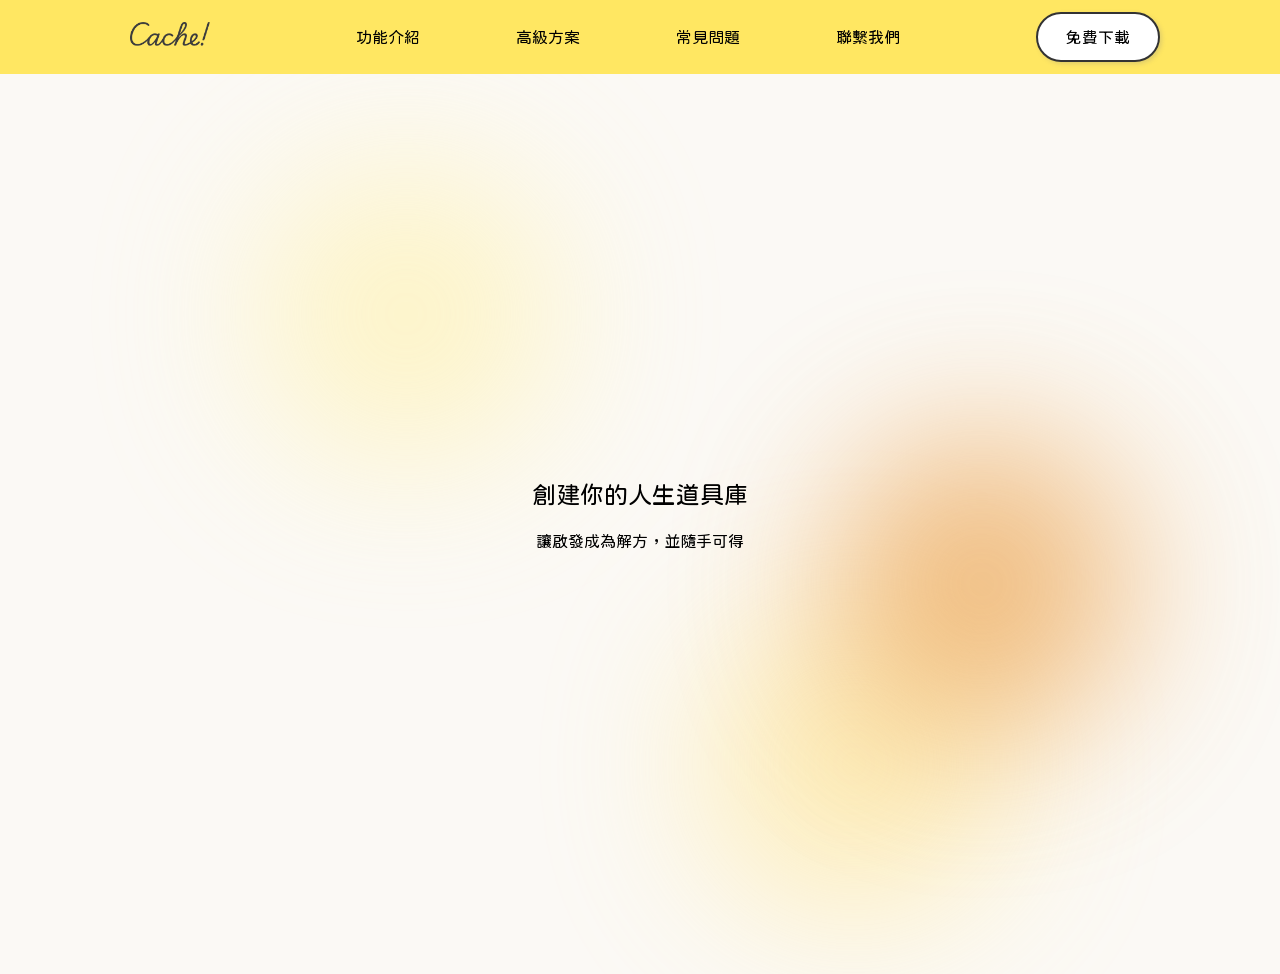
==== cacheweb.html @ 4cc8191a "初始化資料庫+Header&Hero製作" ====
<!DOCTYPE html>
<html lang="zh-hant-TW">
<head>
  <meta charset="UTF-8">
  <meta name="viewport" content="width=device-width, initial-scale=1.0">
  <title>Cache!｜創建你的人生道具庫</title>
  <link
    rel="stylesheet"
    href="https://cdnjs.cloudflare.com/ajax/libs/font-awesome/6.7.0/css/all.min.css"
    />
    <link rel="stylesheet" href="style/cacheweb.css" />

    <link rel="icon" href="images/favicon.ico" />
</head>
<body>
  <!-- Header  -->
  <header class="header">
    <div class="logo"><a href="cacheweb.html"><img src="images/Logo.png" alt="Cache Logo-回首頁"></a></div>
    <div class="menu-icon"><i class="fa-solid fa-bars"></i></div>
    <nav class="navbar">
      <ul>
        <li><a href="">功能介紹</a></li>
        <li><a href="">高級方案</a></li>
        <li><a href="">常見問題</a></li>
        <li><a href="">聯繫我們</a></li>
      </ul>
    </nav>
    <div class="download-btn">免費下載</div>
  </header>
  <!-- Hero -->
  <section class="hero">
    <div class="hero-content">
      <div class="hero-text">
    <h1>創建你的人生道具庫</h1>
    <p>讓啟發成為解方，並隨手可得</p>
    </div>
    <!-- <img src="./images/Home.png" alt=""> -->
    </div>
    <div class="halo halo-1"></div>
    <div class="halo halo-2"></div>
    <div class="halo halo-3"></div>
  </section>
</body>
</html>
---- style/cacheweb.css ----
/* Reset */
*, *::before, *::after {
  box-sizing: border-box;
}

button {
  border: none;
  background: none;
}

ul, ol {
  list-style: none;
}

img {
  max-width: 100%; 
  display: block;  
}

h1 {
  font-weight: normal; 
  margin: 0; 
}

/* Global Styles */
@font-face {
  font-family: 'jf-openhuninn';
  src: url(../fonts/jf-openhuninn-2.1.ttf) format('truetype');
  font-weight: normal;
  font-style: normal;
  font-display: swap;
}

body {
  background-color: rgb(255, 255, 255);
  margin: 0px;
  font-size: 16px;
  font-family: "jf-openhuninn";
}

/* Header */
.header {
  background-color: #FFE762;
  display: flex;
  justify-content: space-between;
  padding: 12px 120px;
}

.logo {
  width: 100px;
  height: 50px;
  padding: 10px;
}

.navbar ul {
  margin: 0;
  padding: 0;
  display: flex;
}

.navbar ul > li {
  width: 160px;
  height: 50px;
}

.navbar ul > li > a {
  width: 100%;
  height: 100%;
  display: flex;
  align-items: center;
  justify-content: center;
  text-decoration: none;
  font-size: 16px;
  color: #000000;
}

.download-btn{
  display: flex;
  justify-content: center;
  align-items: center;
  padding: 12px 28px;
  border: solid 2px #333333;
  border-radius: 36px;
  background-color: rgb(255, 255, 255);
  box-shadow: 2px 2px 4px 0 rgba(130, 130, 130, 0.25);
  font-size: 16px;
}
.menu-icon {
  display: none;

}

/* Hero */
.hero{
  position: relative;
  height: 100vh;
  overflow: hidden;
  display: flex;
  justify-content: center;
  align-items: center;
  background: #FBF9F5;
}

.hero-content{
  text-align: center;
  z-index: 10;
  display: flex;
  flex-direction: column;
  gap: 40px;
}

.hero-content img{
  /* width: 800px; */
  height: auto;
  margin: auto;
}

.hero-text{
  display: flex;
  flex-direction: column;
  gap: 10px;
}


.halo{
  position: absolute;
  width: 300px;
  height: 300px;
  border-radius: 50%;
  filter: blur(80px);
  opacity: 0.6;
  transition: all 5s cubic-bezier(0.25, 1, 0.5, 1)
}

.halo-1 { background: #FFF1A8; top: 10%; left: 20%; }
.halo-2 { background: #FFE58F; top: 60%; left: 55%; }
.halo-3 { background: #E99432; top: 40%; left: 65%; }


.hero-content:hover~ .halo {
margin: 0;
top: 50%;
left: 50%;
transform: translate(-50%, -50%) scale(0.7);
opacity: 0.8;
}
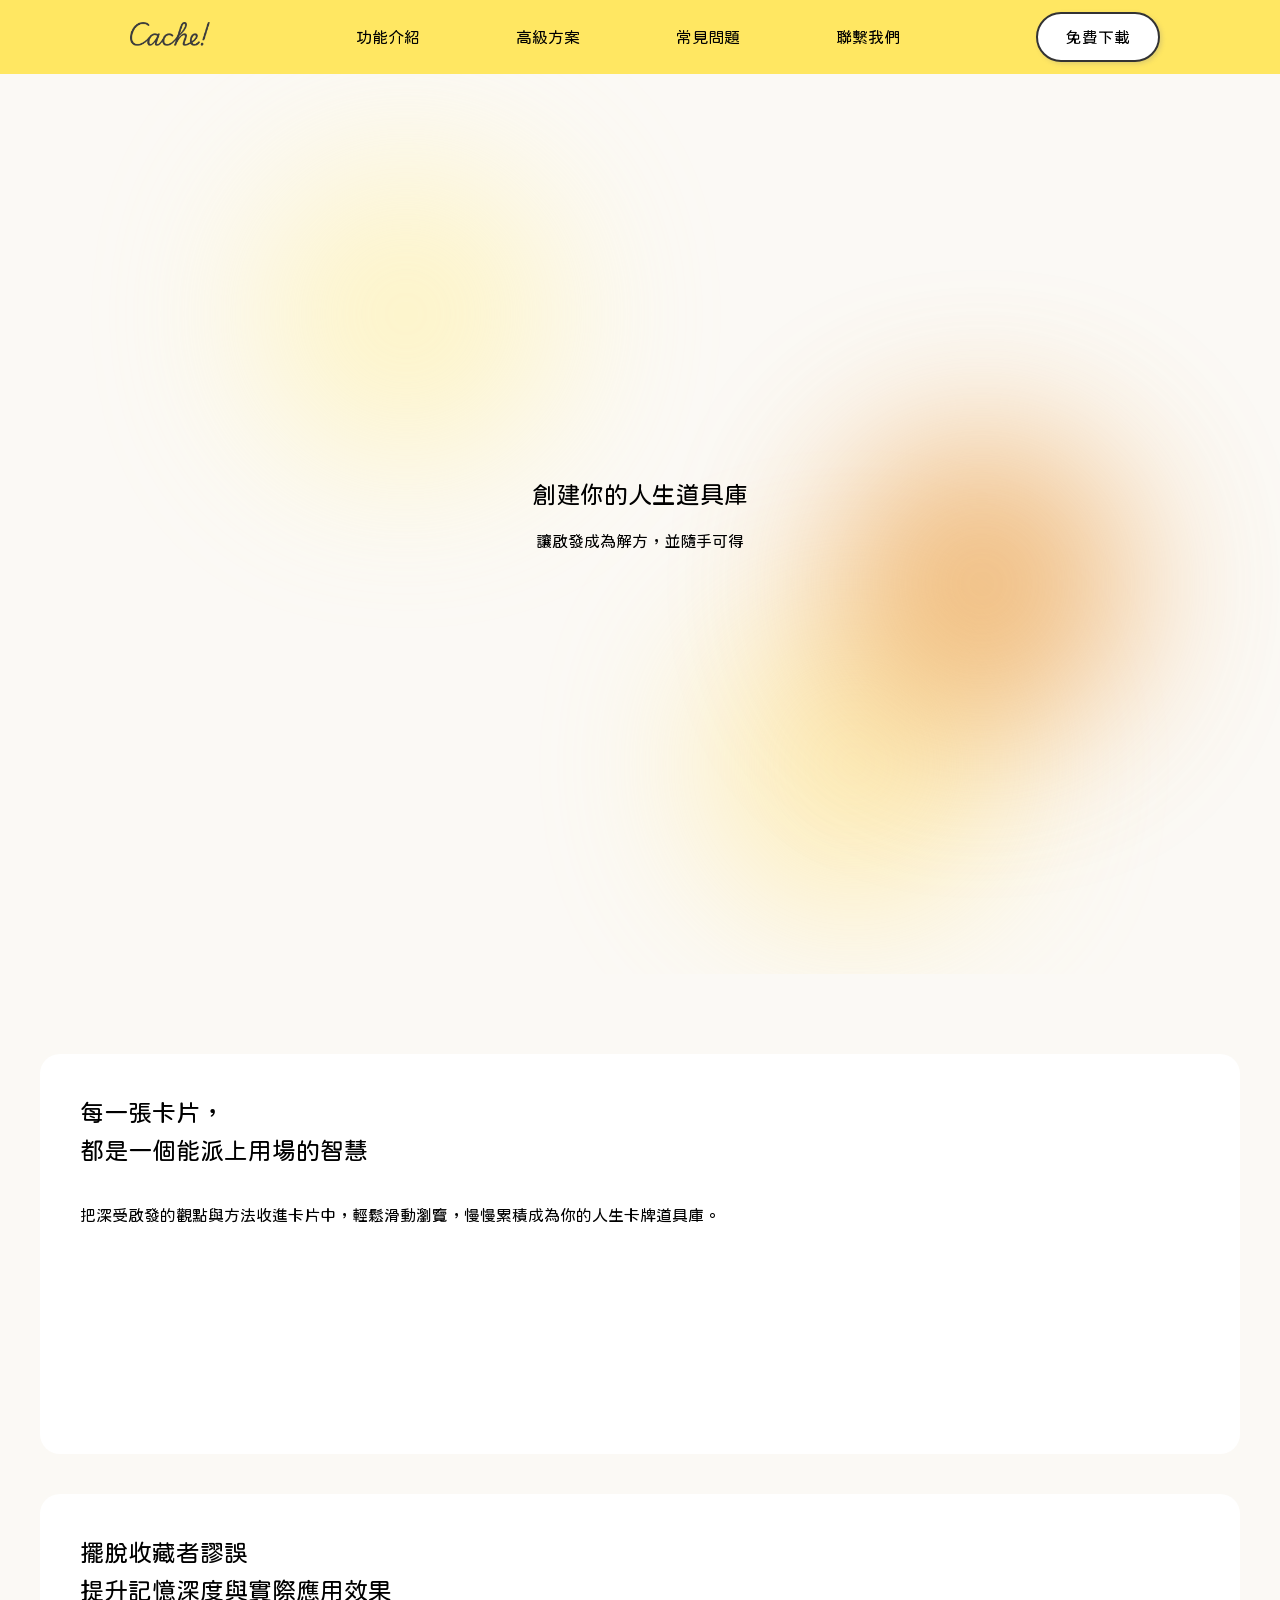
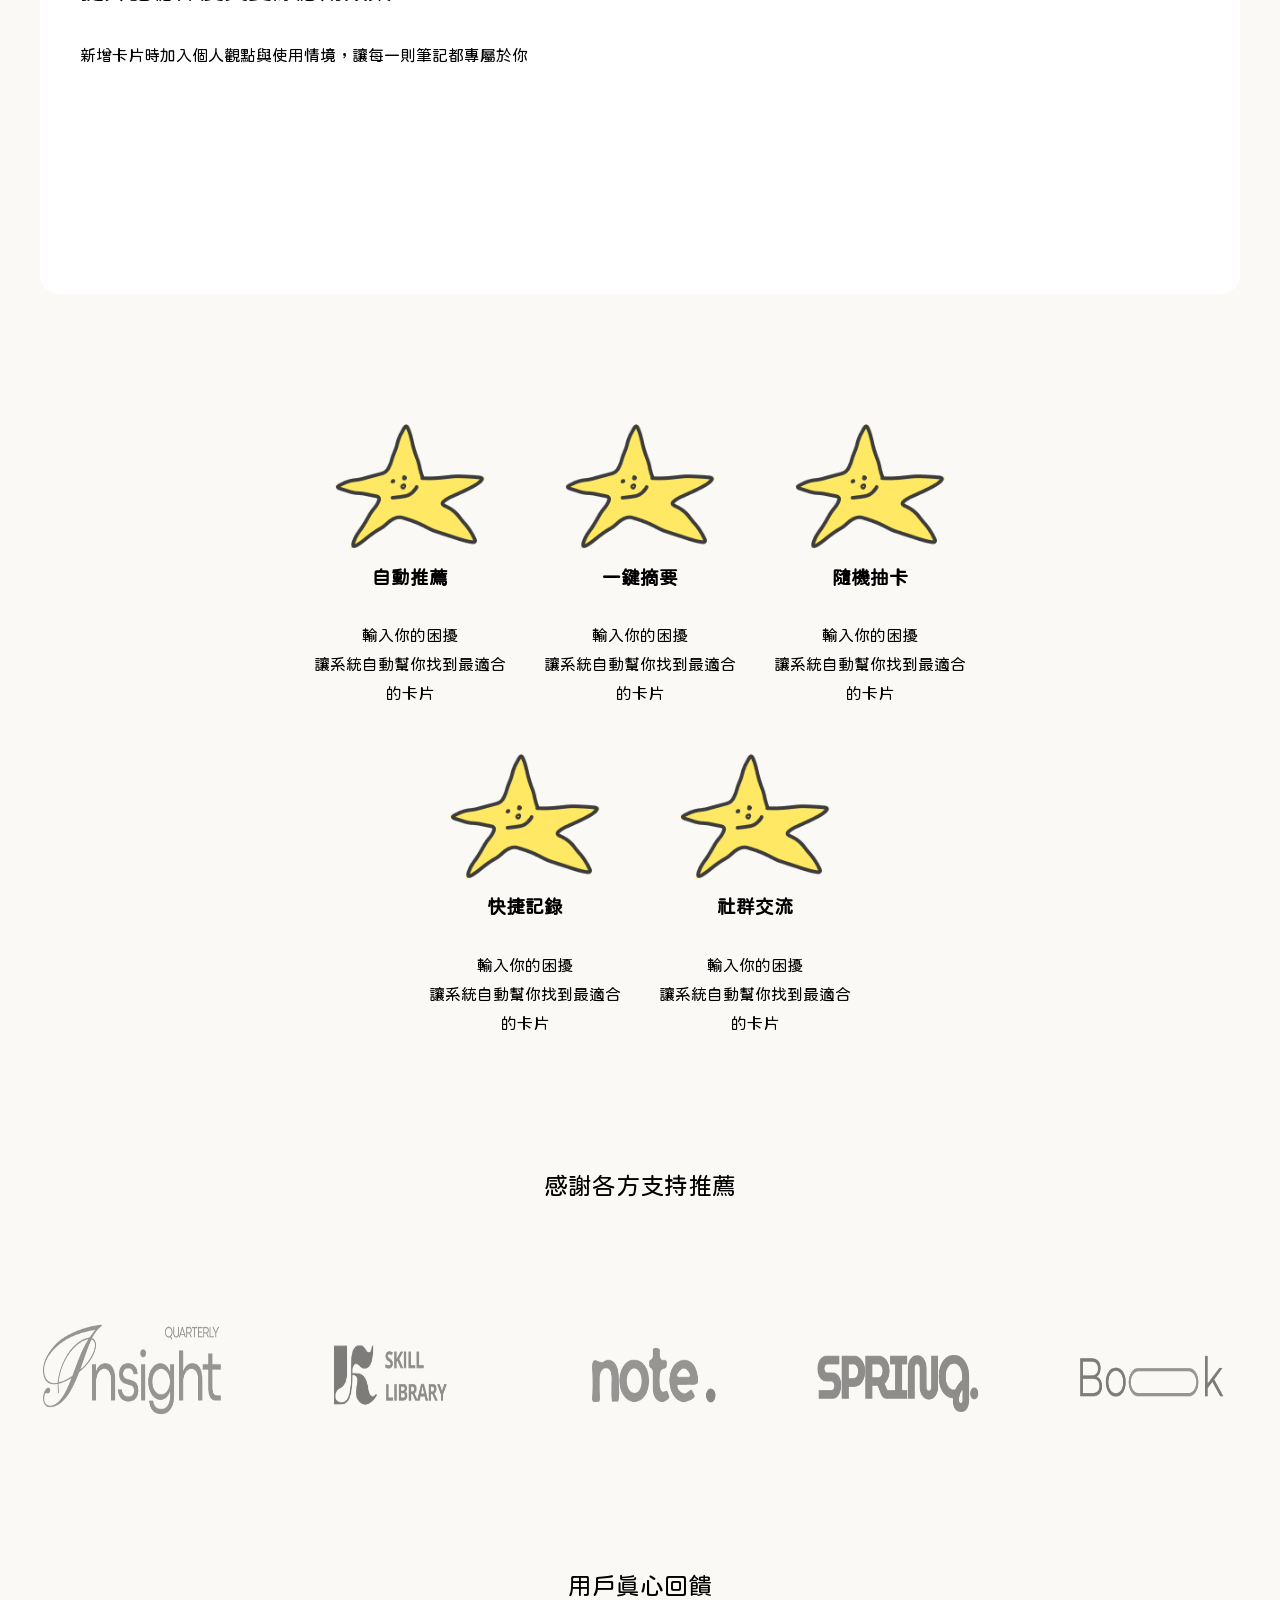
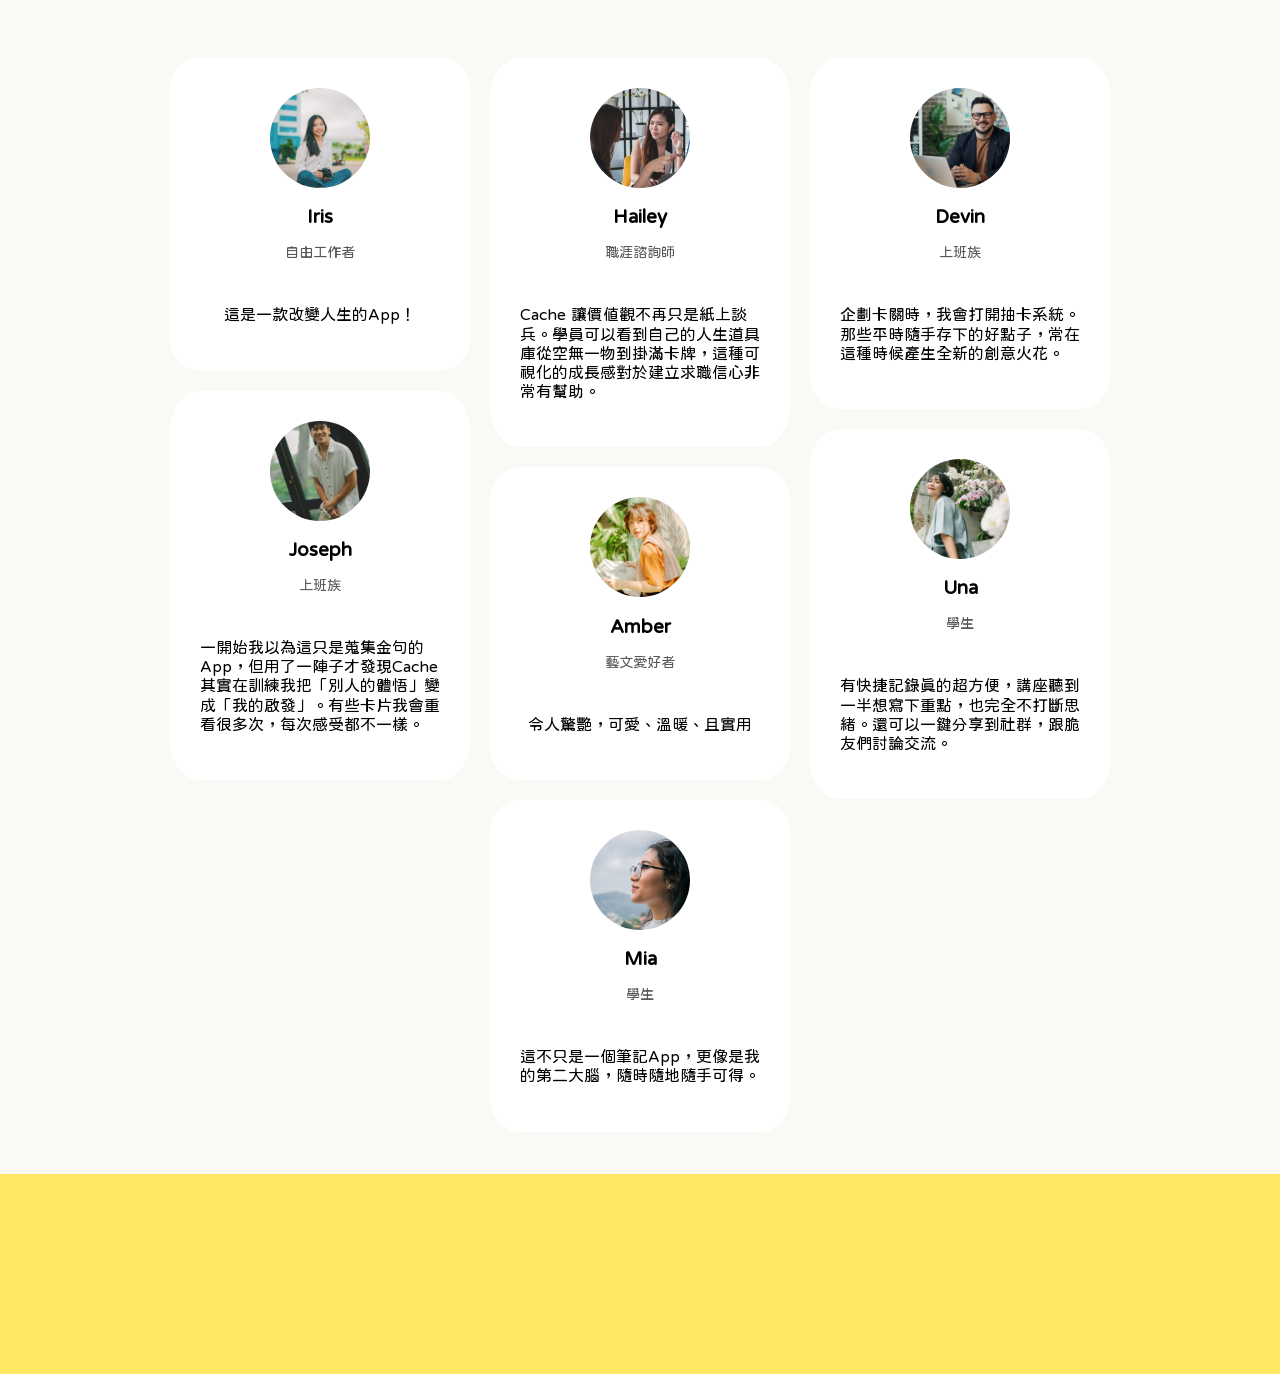
==== commit 371e3d4d: "完成初步切版" ====
--- a/cacheweb.html
+++ b/cacheweb.html
@@ -1,44 +1,205 @@
-<!DOCTYPE html>
+<!doctype html>
 <html lang="zh-hant-TW">
-<head>
-  <meta charset="UTF-8">
-  <meta name="viewport" content="width=device-width, initial-scale=1.0">
-  <title>Cache!｜創建你的人生道具庫</title>
-  <link
-    rel="stylesheet"
-    href="https://cdnjs.cloudflare.com/ajax/libs/font-awesome/6.7.0/css/all.min.css"
+  <head>
+    <meta charset="UTF-8" />
+    <meta name="viewport" content="width=device-width, initial-scale=1.0" />
+    <title>Cache!｜創建你的人生道具庫</title>
+    <link
+      rel="stylesheet"
+      href="https://cdnjs.cloudflare.com/ajax/libs/font-awesome/6.7.0/css/all.min.css"
     />
     <link rel="stylesheet" href="style/cacheweb.css" />
 
     <link rel="icon" href="images/favicon.ico" />
-</head>
-<body>
-  <!-- Header  -->
-  <header class="header">
-    <div class="logo"><a href="cacheweb.html"><img src="images/Logo.png" alt="Cache Logo-回首頁"></a></div>
-    <div class="menu-icon"><i class="fa-solid fa-bars"></i></div>
-    <nav class="navbar">
-      <ul>
-        <li><a href="">功能介紹</a></li>
-        <li><a href="">高級方案</a></li>
-        <li><a href="">常見問題</a></li>
-        <li><a href="">聯繫我們</a></li>
-      </ul>
-    </nav>
-    <div class="download-btn">免費下載</div>
-  </header>
-  <!-- Hero -->
-  <section class="hero">
-    <div class="hero-content">
-      <div class="hero-text">
-    <h1>創建你的人生道具庫</h1>
-    <p>讓啟發成為解方，並隨手可得</p>
-    </div>
-    <!-- <img src="./images/Home.png" alt=""> -->
-    </div>
-    <div class="halo halo-1"></div>
-    <div class="halo halo-2"></div>
-    <div class="halo halo-3"></div>
-  </section>
-</body>
-</html>+  </head>
+  <body>
+    <!-- Header  -->
+    <header class="header">
+      <div class="logo">
+        <a href="cacheweb.html"
+          ><img src="images/Logo.png" alt="Cache Logo-回首頁"
+        /></a>
+      </div>
+      <div class="menu-icon"><i class="fa-solid fa-bars"></i></div>
+      <nav class="navbar">
+        <ul>
+          <li><a href="">功能介紹</a></li>
+          <li><a href="">高級方案</a></li>
+          <li><a href="">常見問題</a></li>
+          <li><a href="">聯繫我們</a></li>
+        </ul>
+      </nav>
+      <div class="download-btn">免費下載</div>
+    </header>
+    <!-- Hero -->
+    <section class="hero">
+      <div class="hero-content">
+        <div class="hero-text">
+          <h1>創建你的人生道具庫</h1>
+          <p>讓啟發成為解方，並隨手可得</p>
+        </div>
+        <!-- <img src="./images/Home.png" alt=""> -->
+      </div>
+      <div class="halo halo-1"></div>
+      <div class="halo halo-2"></div>
+      <div class="halo halo-3"></div>
+    </section>
+    <!-- Function -->
+    <section class="function">
+      <div class="func-card">
+        <div class="func-text">
+          <h1>每一張卡片，<br />都是一個能派上用場的智慧</h1>
+          <p>
+            把深受啟發的觀點與方法收進卡片中，輕鬆滑動瀏覽，慢慢累積成為你的人生卡牌道具庫。
+          </p>
+        </div>
+      </div>
+      <div class="func-card">
+        <div class="func-text">
+          <h1>擺脫收藏者謬誤<br />提升記憶深度與實際應用效果</h1>
+          <p>新增卡片時加入個人觀點與使用情境，讓每一則筆記都專屬於你</p>
+        </div>
+      </div>
+    </section>
+    <!-- Feature -->
+    <section class="feature">
+      <div class="feat-container">
+        <div class="feat-item">
+          <img src="./images/Star_yellow.png" alt="" />
+          <h3>自動推薦</h3>
+          <p>輸入你的困擾<br />讓系統自動幫你找到最適合的卡片</p>
+        </div>
+        <div class="feat-item">
+          <img src="./images/Star_yellow.png" alt="" />
+          <h3>一鍵摘要</h3>
+          <p>輸入你的困擾<br />讓系統自動幫你找到最適合的卡片</p>
+        </div>
+        <div class="feat-item">
+          <img src="./images/Star_yellow.png" alt="" />
+          <h3>隨機抽卡</h3>
+          <p>輸入你的困擾<br />讓系統自動幫你找到最適合的卡片</p>
+        </div>
+        <div class="feat-item">
+          <img src="./images/Star_yellow.png" alt="" />
+          <h3>快捷記錄</h3>
+          <p>輸入你的困擾<br />讓系統自動幫你找到最適合的卡片</p>
+        </div>
+        <div class="feat-item">
+          <img src="./images/Star_yellow.png" alt="" />
+          <h3>社群交流</h3>
+          <p>輸入你的困擾<br />讓系統自動幫你找到最適合的卡片</p>
+        </div>
+      </div>
+    </section>
+    <!-- Recommend -->
+    <section class="recommend">
+      <h1>感謝各方支持推薦</h1>
+      <div class="logo-container">
+        <a href=""
+          ><img src="./images/partners-1.png" class="logo" alt="logo"
+        /></a>
+        <a href=""
+          ><img src="./images/partners-2.png" class="logo" alt="logo"
+        /></a>
+        <a href=""
+          ><img src="./images/partners-3.png" class="logo" alt="logo"
+        /></a>
+        <a href=""
+          ><img src="./images/partners-4.png" class="logo" alt="logo"
+        /></a>
+        <a href=""
+          ><img src="./images/partners-5.png" class="logo" alt="logo"
+        /></a>
+      </div>
+    </section>
+    <!-- Feedbacks -->
+    <section class="feedbacks">
+      <h1>用戶真心回饋</h1>
+      <div class="feedback-container">
+        <div class="feedback-row">
+          <div class="feedback-card">
+            <div class="card-info">
+              <img class="user-photo" src="./images/user1.jpg" alt="" />
+              <p class="Customers-Name">Iris</p>
+            <p class="Customers-Jobs">自由工作者</p>
+            </div>
+            <div class="card-body">
+              <p>這是一款改變人生的App！</p>
+            </div>
+          </div>
+          <div class="feedback-card">
+            <div class="card-info">
+              <img class="user-photo" src="./images/user2.jpg" alt="" />
+              <p class="Customers-Name">Joseph</p>
+            <p class="Customers-Jobs">上班族</p>
+            </div>
+            <div class="card-body">
+              <p>
+                一開始我以為這只是蒐集金句的
+                App，但用了一陣子才發現Cache其實在訓練我把「別人的體悟」變成「我的啟發」。有些卡片我會重看很多次，每次感受都不一樣。
+              </p>
+            </div>
+          </div>
+        </div>
+        <div class="feedback-row">
+          <div class="feedback-card">
+            <div class="card-info">
+              <img class="user-photo" src="./images/user3.jpg" alt="" />
+              <p class="Customers-Name">Hailey</p>
+            <p class="Customers-Jobs">職涯諮詢師</p>
+            </div>
+            <div class="card-body">
+              <p>Cache 讓價值觀不再只是紙上談兵。學員可以看到自己的人生道具庫從空無一物到掛滿卡牌，這種可視化的成長感對於建立求職信心非常有幫助。</p>
+            </div>
+          </div>
+          <div class="feedback-card">
+            <div class="card-info">
+              <img class="user-photo" src="./images/user4.jpg" alt="" />
+              <p class="Customers-Name">Amber</p>
+            <p class="Customers-Jobs">藝文愛好者</p>
+            </div>
+            <div class="card-body">
+              <p>令人驚艷，可愛、溫暖、且實用</p>
+            </div>
+          </div>
+          <div class="feedback-card">
+            <div class="card-info">
+              <img class="user-photo" src="./images/user5.jpg" alt="" />
+              <p class="Customers-Name">Mia</p>
+            <p class="Customers-Jobs">學生</p>
+            </div>
+            <div class="card-body">
+              <p>這不只是一個筆記App，更像是我的第二大腦，隨時隨地隨手可得。</p>
+            </div>
+          </div>
+        </div>
+        <div class="feedback-row">
+          <div class="feedback-card">
+            <div class="card-info">
+              <img class="user-photo" src="./images/user6.jpg" alt="" />
+              <p class="Customers-Name">Devin</p>
+            <p class="Customers-Jobs">上班族</p>
+            </div>
+            <div class="card-body">
+              <p>企劃卡關時，我會打開抽卡系統。那些平時隨手存下的好點子，常在這種時候產生全新的創意火花。</p>
+            </div>
+          </div>
+          <div class="feedback-card">
+            <div class="card-info">
+              <img class="user-photo" src="./images/user7.jpg" alt="" />
+              <p class="Customers-Name">Una</p>
+            <p class="Customers-Jobs">學生</p>
+            </div>
+            <div class="card-body">
+              <p>有快捷記錄真的超方便，講座聽到一半想寫下重點，也完全不打斷思緒。還可以一鍵分享到社群，跟脆友們討論交流。</p>
+            </div>
+          </div>
+        </div>
+      </div>
+    </section>
+    <!-- CTA -->
+    <section class="cta"></section>
+    <!-- Footer -->
+    <footer class="footer"></footer>
+  </body>
+</html>
--- a/style/cacheweb.css
+++ b/style/cacheweb.css
@@ -18,7 +18,7 @@
   display: block;  
 }
 
-h1 {
+h1, h2 {
   font-weight: normal; 
   margin: 0; 
 }
@@ -144,4 +144,151 @@
 left: 50%;
 transform: translate(-50%, -50%) scale(0.7);
 opacity: 0.8;
+}
+
+/* Function */
+.function{
+  height: 1000px;
+  background: #FBF9F5;
+  display: flex;
+  flex-direction: column;
+  justify-content: center;
+  align-items: center;
+  gap: 40px;
+}
+.func-card{
+  max-width: 1200px;
+  width: 100%;
+  height: 400px;
+  background-color: #ffffff;
+  border-radius: 20px;
+  padding:40px 40px;
+}
+
+.func-text{
+  display: flex;
+  flex-direction: column;
+  gap: 20px;
+}
+
+.func-text h1{
+  line-height: 160%;
+}
+
+/* Feature */
+.feature{
+  height: 800px;
+  background: #FBF9F5;
+}
+
+.feat-container{
+  width: 60%;
+  display: flex;
+  justify-content: center;
+  flex-wrap:wrap;
+  gap: 30px;
+  padding: 50px;
+  margin: auto;
+  
+}
+.feat-item{
+  width: 30%;
+  display: flex;
+  flex-direction:column;
+  justify-content: center;
+  align-items: center;
+  text-align: center;
+}
+
+.feat-item p{
+  line-height: 180%;
+}
+
+.feat-item img{
+  width: 100%;
+  max-width: 150px;
+}
+
+/* Recommend */
+.recommend{
+  height: 400px;
+  background: #FBF9F5;
+  text-align: center;
+}
+
+.logo-container{
+  display: flex;
+  justify-content: space-around;
+  align-items: center;
+  flex-wrap: nowrap;
+}
+
+.logo-container img{
+  height: 360px;
+  width: auto;
+  flex-shrink: 0;
+  opacity: 0.5;
+  transition: 0.3s;
+}
+
+.logo-container img:hover{
+  opacity: 1;
+}
+
+/* Feebacks */
+.feedbacks{
+  height: 1200px;
+  background: #FBF9F5;
+  text-align: center;
+}
+.feedback-container{
+  display: flex;
+  gap: 20px;
+  justify-content: center;
+  padding: 60px ;
+}
+.feedback-row{
+  display: flex;
+  flex-direction: column;
+  gap: 20px;
+}
+.feedback-card {
+  width: 300px;
+  background-color: rgb(255, 255, 255);
+  display: flex;
+  flex-direction: column;
+  align-items: center;
+  justify-content: center;
+  border-radius: 10%;
+  padding: 30px;
+  gap: 20px;
+}
+.user-photo {
+  width: 100px;
+  height: 100px;
+  border-radius: 50%;
+  object-fit: cover;
+}
+.Customers-Name {
+  font-weight: bold;
+  font-size: 1.2rem;
+  text-align: center;
+}
+
+.Customers-Jobs {
+  color: #585858;
+  font-size: 0.9rem;
+  margin-bottom: 10px;
+  text-align: center;
+}
+.card-body p{
+  line-height: 120%;
+  text-align: start;
+}
+
+/* Footer */
+.footer{
+  width: 100%;
+  height: 200px;
+  background-color: #FFE762;
 }
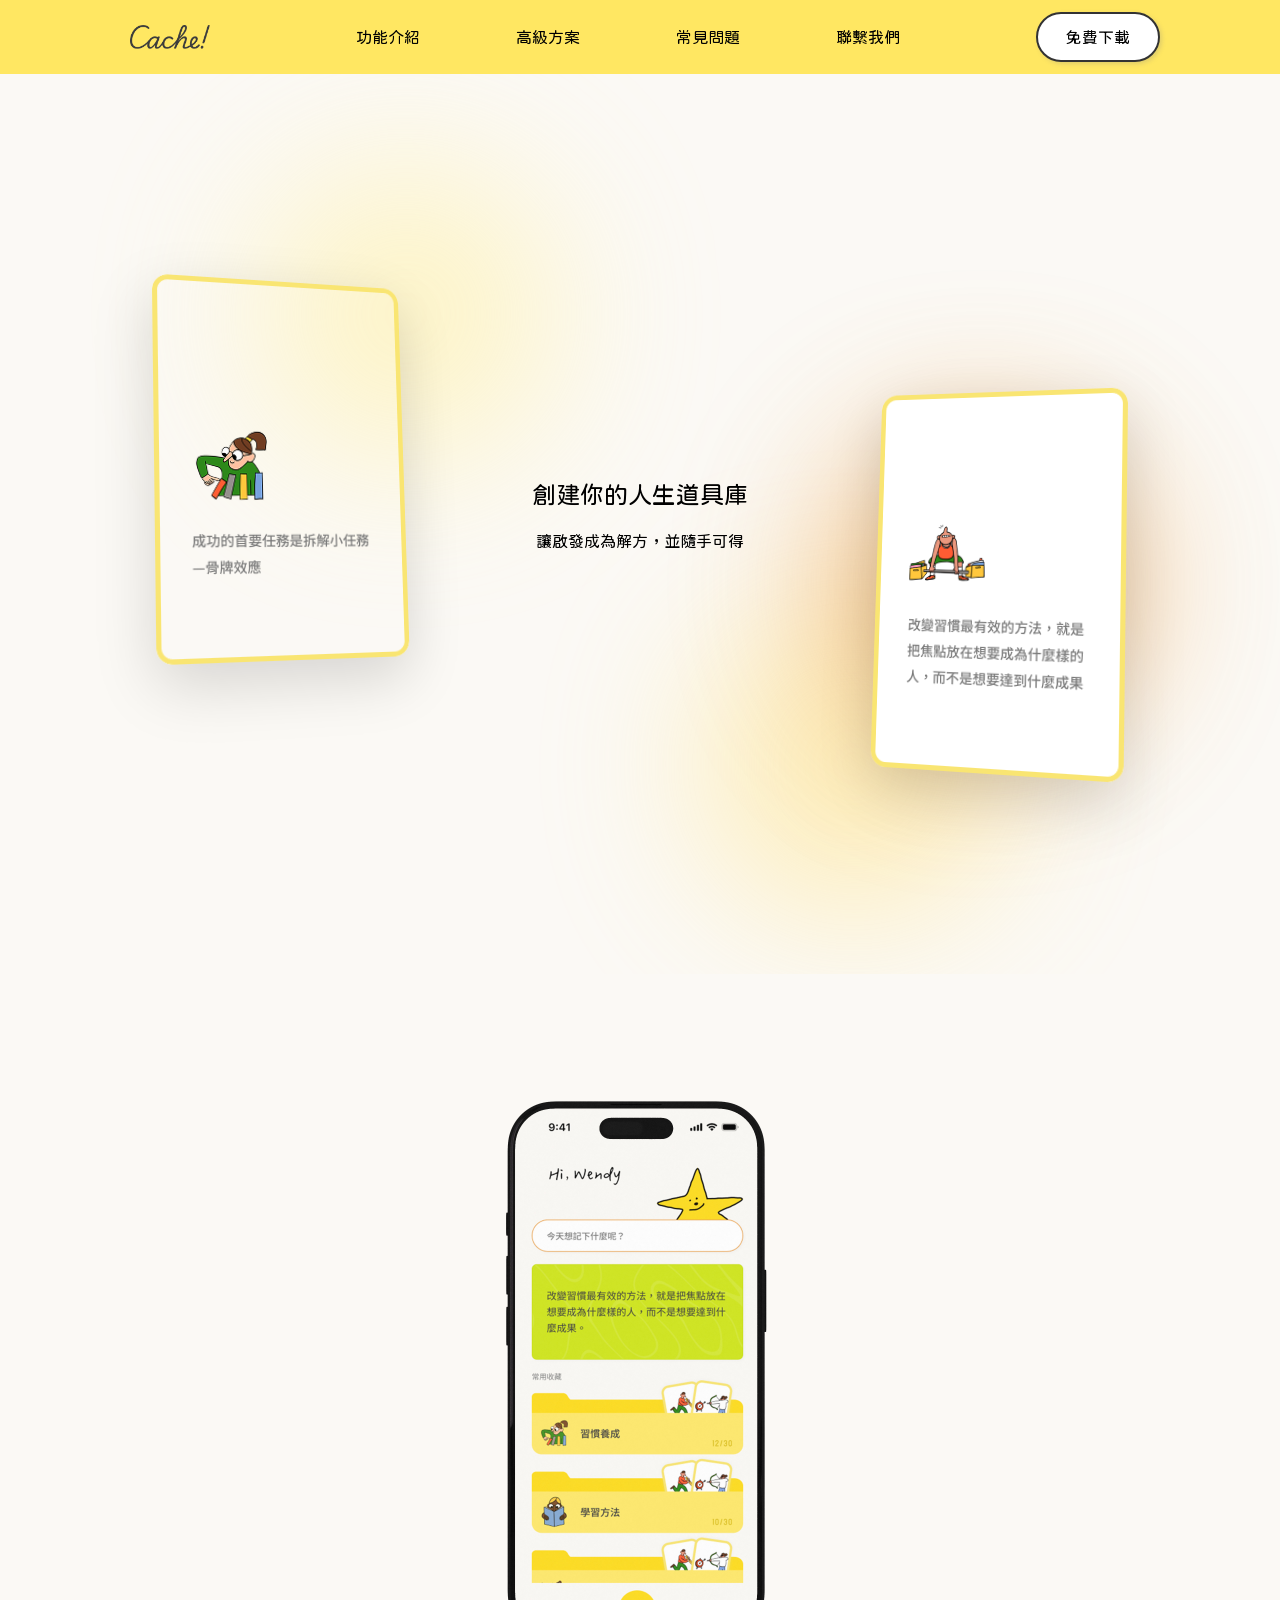
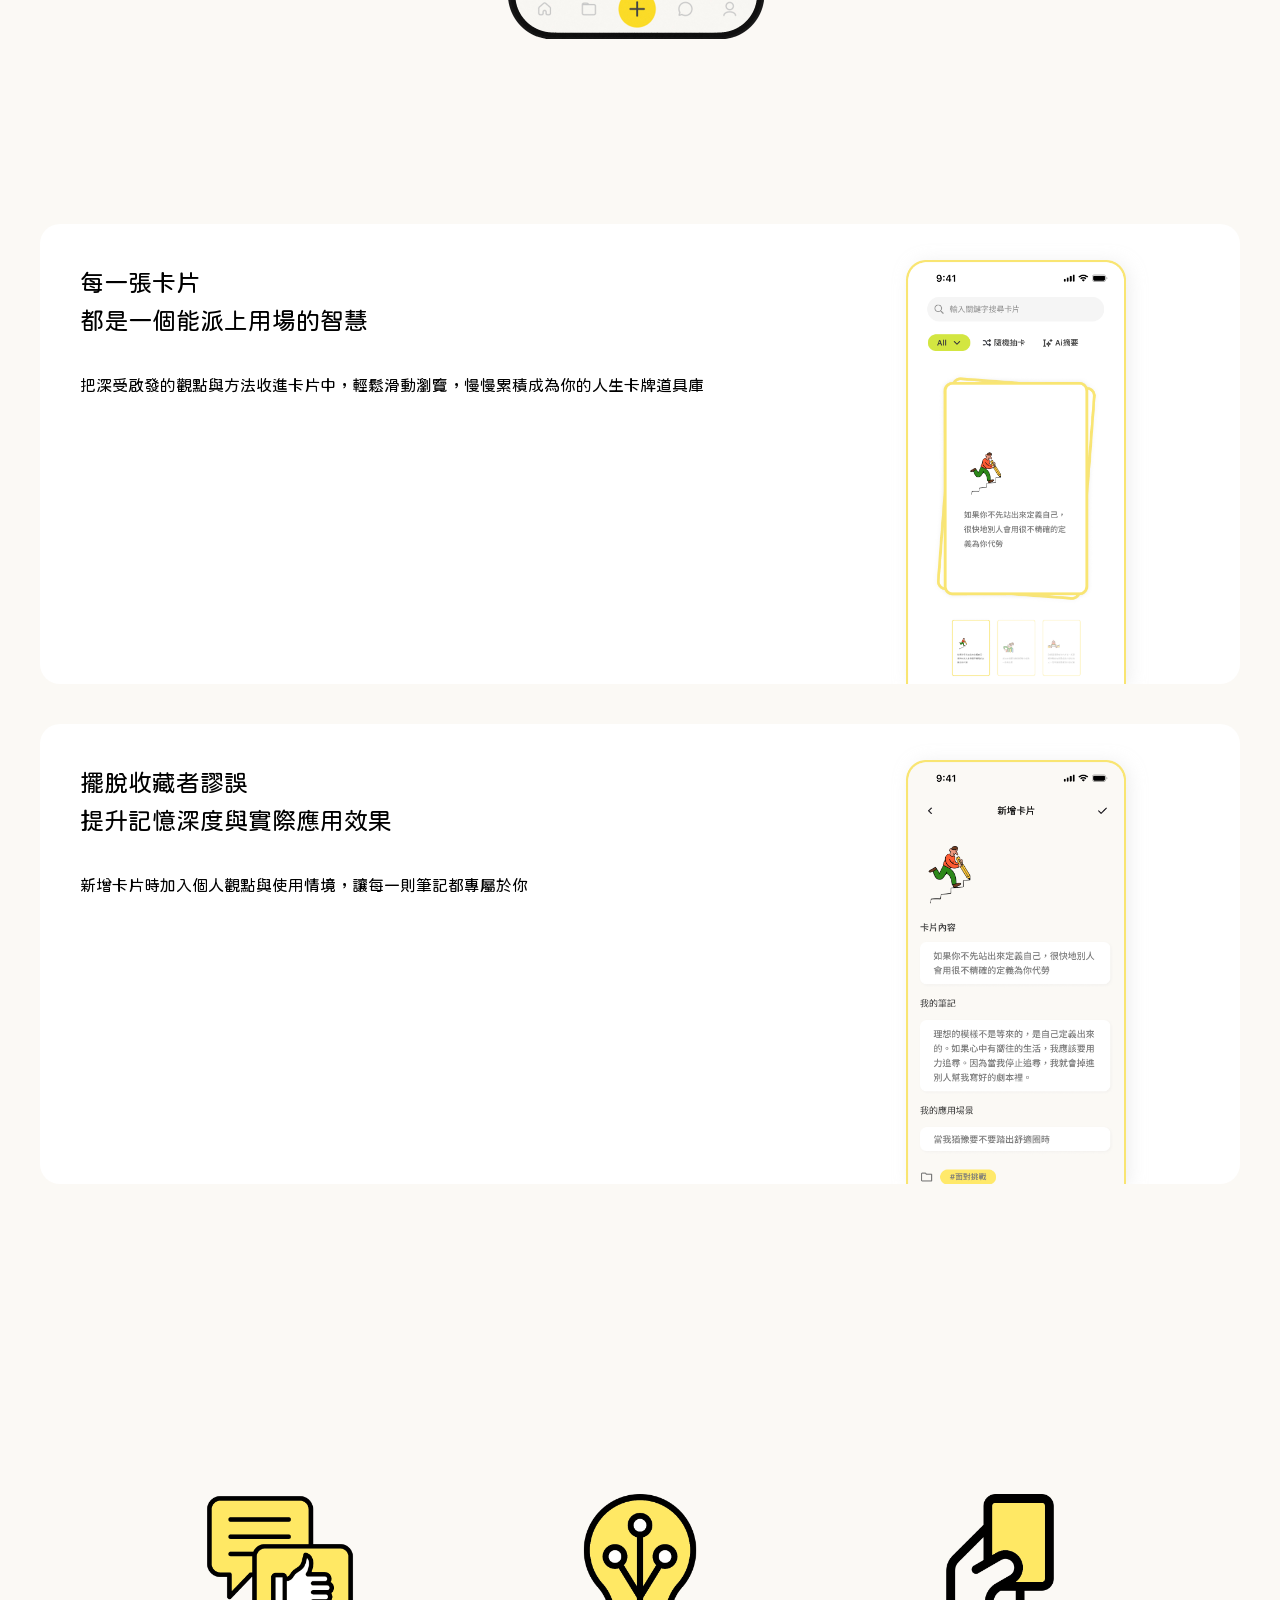
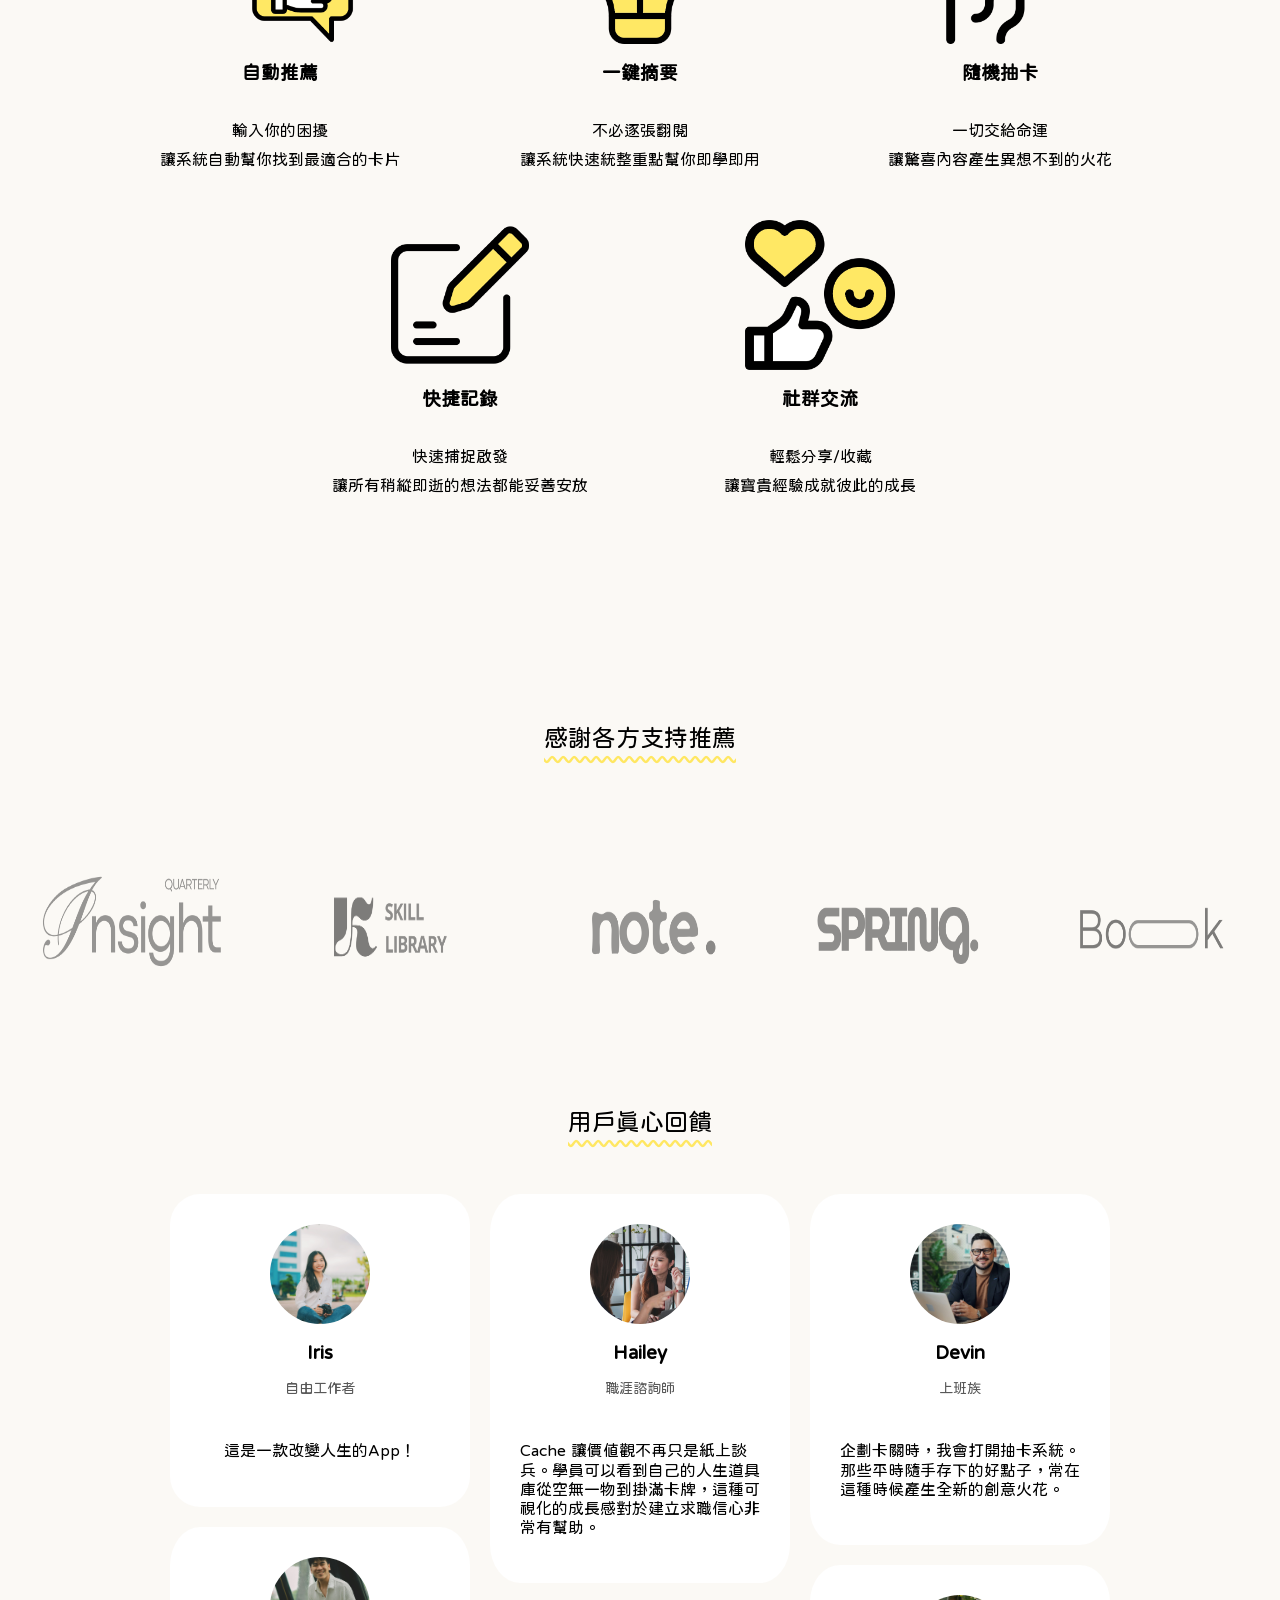
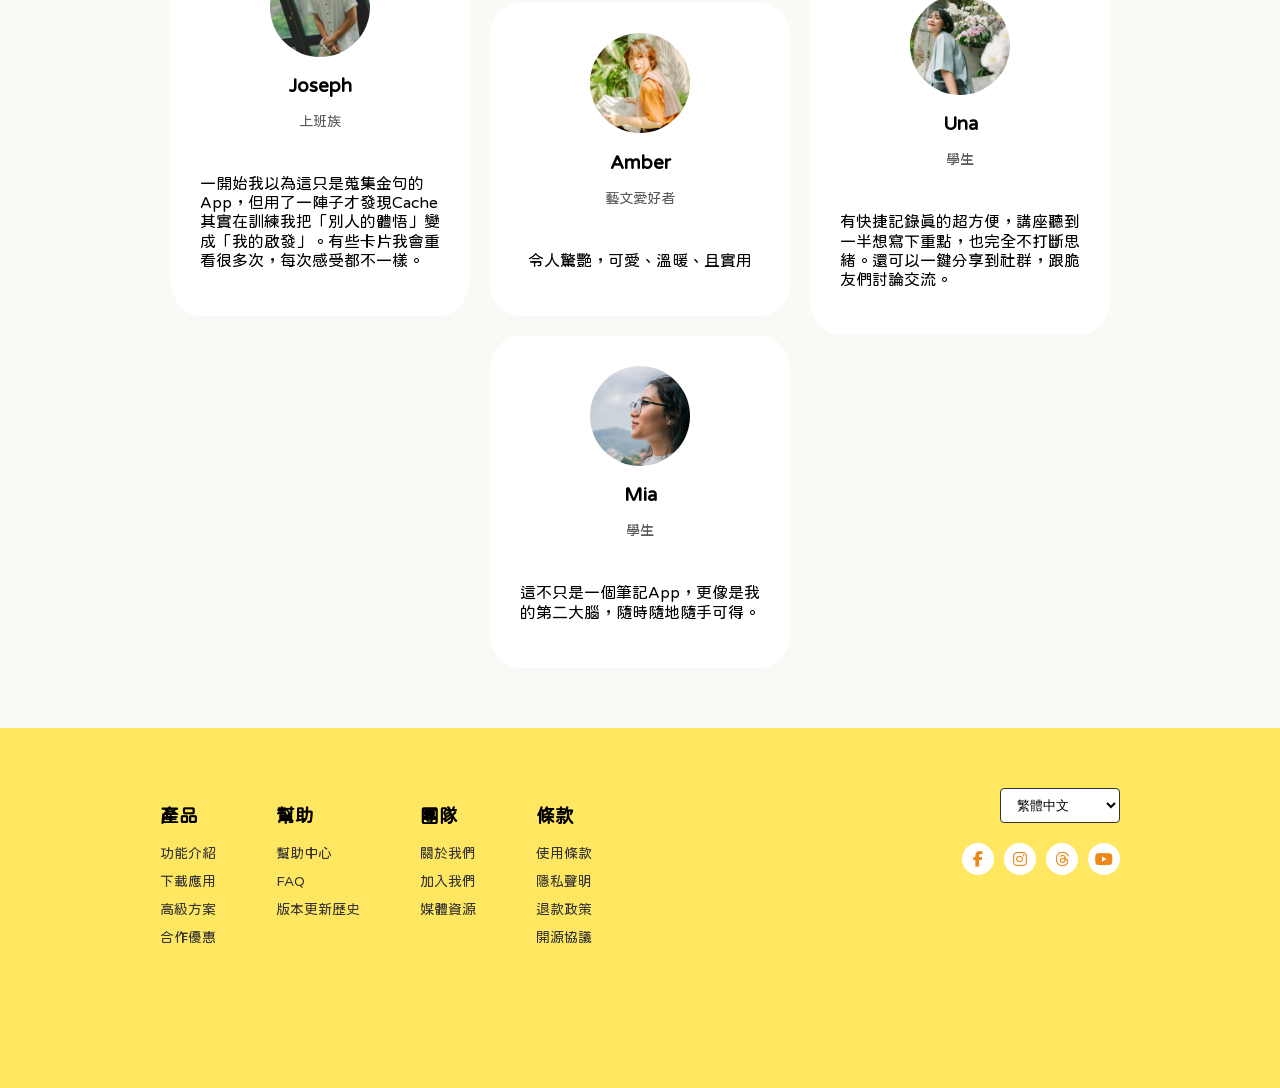
==== commit e3d94ec4: "完成立體卡片效果、圖示&Footer更新、手機版初步調整" ====
--- a/cacheweb.html
+++ b/cacheweb.html
@@ -38,20 +38,40 @@
           <h1>創建你的人生道具庫</h1>
           <p>讓啟發成為解方，並隨手可得</p>
         </div>
-        <!-- <img src="./images/Home.png" alt=""> -->
       </div>
       <div class="halo halo-1"></div>
       <div class="halo halo-2"></div>
       <div class="halo halo-3"></div>
+      <div class="cards-container">
+      <div class="card-3d left">
+        <div class="card-inner">
+            <img src="./images/left-card.png" alt="左側卡片" class="card-image">
+        </div>
+      </div>
+      <div class="card-3d right">
+        <div class="card-inner">
+            <img src="./images/right-card.png" alt="右側卡片" class="card-image">
+        </div>
+      </div>
+</div>
+    </section>
+    <!-- Mockup -->
+    <section class="Mockup">
+        <div class="hero-img">
+        <img src="./images/Mockup_02.png" alt="">
+        </div>
     </section>
     <!-- Function -->
     <section class="function">
       <div class="func-card">
         <div class="func-text">
-          <h1>每一張卡片，<br />都是一個能派上用場的智慧</h1>
+          <h1>每一張卡片<br />都是一個能派上用場的智慧</h1>
           <p>
-            把深受啟發的觀點與方法收進卡片中，輕鬆滑動瀏覽，慢慢累積成為你的人生卡牌道具庫。
+            把深受啟發的觀點與方法收進卡片中，輕鬆滑動瀏覽，慢慢累積成為你的人生卡牌道具庫
           </p>
+        </div>
+        <div class="func-img">
+          <img src="./images/func-img01.png" alt="Mockup-File">
         </div>
       </div>
       <div class="func-card">
@@ -59,35 +79,38 @@
           <h1>擺脫收藏者謬誤<br />提升記憶深度與實際應用效果</h1>
           <p>新增卡片時加入個人觀點與使用情境，讓每一則筆記都專屬於你</p>
         </div>
+        <div class="func-img">
+          <img src="./images/func-img02.png" alt="Mockup-File">
+        </div>
       </div>
     </section>
     <!-- Feature -->
     <section class="feature">
       <div class="feat-container">
         <div class="feat-item">
-          <img src="./images/Star_yellow.png" alt="" />
+          <img src="./images/feature01.png" alt="" />
           <h3>自動推薦</h3>
           <p>輸入你的困擾<br />讓系統自動幫你找到最適合的卡片</p>
         </div>
         <div class="feat-item">
-          <img src="./images/Star_yellow.png" alt="" />
+          <img src="./images/feature02.png" alt="" />
           <h3>一鍵摘要</h3>
-          <p>輸入你的困擾<br />讓系統自動幫你找到最適合的卡片</p>
-        </div>
-        <div class="feat-item">
-          <img src="./images/Star_yellow.png" alt="" />
+          <p>不必逐張翻閱<br />讓系統快速統整重點幫你即學即用</p>
+        </div>
+        <div class="feat-item">
+          <img src="./images/feature03.png" alt="" />
           <h3>隨機抽卡</h3>
-          <p>輸入你的困擾<br />讓系統自動幫你找到最適合的卡片</p>
-        </div>
-        <div class="feat-item">
-          <img src="./images/Star_yellow.png" alt="" />
+          <p>一切交給命運<br />讓驚喜內容產生異想不到的火花</p>
+        </div>
+        <div class="feat-item">
+          <img src="./images/feature04.png" alt="" />
           <h3>快捷記錄</h3>
-          <p>輸入你的困擾<br />讓系統自動幫你找到最適合的卡片</p>
-        </div>
-        <div class="feat-item">
-          <img src="./images/Star_yellow.png" alt="" />
+          <p>快速捕捉啟發<br />讓所有稍縱即逝的想法都能妥善安放</p>
+        </div>
+        <div class="feat-item">
+          <img src="./images/feature05.png" alt="" />
           <h3>社群交流</h3>
-          <p>輸入你的困擾<br />讓系統自動幫你找到最適合的卡片</p>
+          <p>輕鬆分享/收藏<br />讓寶貴經驗成就彼此的成長</p>
         </div>
       </div>
     </section>
@@ -200,6 +223,59 @@
     <!-- CTA -->
     <section class="cta"></section>
     <!-- Footer -->
-    <footer class="footer"></footer>
+    <footer class="footer">
+<div class="footer-container">
+        <div class="footer-links">
+            <div class="footer-column">
+                <h3>產品</h3>
+                <ul>
+                    <li><a href="#">功能介紹</a></li>
+                    <li><a href="#">下載應用</a></li>
+                    <li><a href="#">高級方案</a></li>
+                    <li><a href="#">合作優惠</a></li>
+                </ul>
+            </div>
+            <div class="footer-column">
+                <h3>幫助</h3>
+                <ul>
+                    <li><a href="#">幫助中心</a></li>
+                    <li><a href="#">FAQ</a></li>
+                    <li><a href="#">版本更新歷史</a></li>
+                </ul>
+            </div>
+            <div class="footer-column">
+                <h3>團隊</h3>
+                <ul>
+                    <li><a href="#">關於我們</a></li>
+                    <li><a href="#">加入我們</a></li>
+                    <li><a href="#">媒體資源</a></li>
+                </ul>
+            </div>
+            <div class="footer-column">
+                <h3>條款</h3>
+                <ul>
+                    <li><a href="#">使用條款</a></li>
+                    <li><a href="#">隱私聲明</a></li>
+                    <li><a href="#">退款政策</a></li>
+                    <li><a href="#">開源協議</a></li>
+                </ul>
+            </div>
+            </div>
+
+        <div class="footer-actions">
+            <select>
+            <option>繁體中文</option>
+            <option>English</option>
+            <option>日本語</option>
+            </select>
+            <div class="social-icons">
+                <a href="#" class="icon Facebook-icon"><i class="fa-brands fa-facebook-f"></i></a> 
+                <a href="#" class="icon Instagram-icon"><i class="fa-brands fa-instagram"></i></a> 
+                <a href="#" class="icon Threads-icon"><i class="fa-brands fa-threads"></i></a> 
+                <a href="#" class="icon YouTube-icon"><i class="fa-brands fa-youtube"></i></a>
+            </div>
+        </div>
+    </div>
+    </footer>
   </body>
 </html>
--- a/style/cacheweb.css
+++ b/style/cacheweb.css
@@ -51,6 +51,9 @@
   width: 100px;
   height: 50px;
   padding: 10px;
+  display: flex;
+  justify-content: center;
+  align-items: center;
 }
 
 .navbar ul {
@@ -130,7 +133,8 @@
   border-radius: 50%;
   filter: blur(80px);
   opacity: 0.6;
-  transition: all 5s cubic-bezier(0.25, 1, 0.5, 1)
+  transition: all 5s cubic-bezier(0.25, 1, 0.5, 1);
+  z-index: 1;
 }
 
 .halo-1 { background: #FFF1A8; top: 10%; left: 20%; }
@@ -146,29 +150,113 @@
 opacity: 0.8;
 }
 
+.cards-container{
+  position: absolute;
+  top: 0;
+  left: 0;
+  width: 100%;
+  height: 100%;
+  display: flex;
+  justify-content: space-between;
+  align-items: center;
+  padding: 0 12%;
+  pointer-events: none;
+  z-index: 5;
+}
+
+.card-3d {
+    pointer-events: all;
+    width: auto;
+    height: auto;
+    perspective: 1000px;
+    cursor: pointer;
+}
+
+.card-inner {
+    width: auto;
+    height: auto;
+    position: relative;
+    transform-style: preserve-3d;
+    transition: transform 0.6s cubic-bezier(0.4, 0, 0.2, 1);
+}
+
+
+.card-3d.right .card-inner {
+    transform: translateY(56px) rotateY(-15deg) rotateX(5deg);
+}
+
+.card-3d.left .card-inner {
+    transform: translateY(-56px) rotateY(15deg) rotateX(5deg);
+}
+
+.card-image {
+    width: auto;
+    height: auto;
+    max-width: 100%;
+    object-fit: contain;
+    display: block;
+    box-shadow: 0 20px 60px rgba(0, 0, 0, 0.15);
+    border-radius: 16px;
+}
+
+
+.card-3d.right:hover .card-inner {
+    transform: translateY(56px) rotateY(0deg) rotateX(0deg) translateZ(20px);
+}
+
+.card-3d.left:hover .card-inner {
+    transform: translateY(-56px) rotateY(0deg) rotateX(0deg) translateZ(20px);
+}
+/* Mockup */
+.Mockup{
+  background: #FBF9F5;
+}
+.hero-img{
+  width: 1000px;
+  margin: auto;
+}
 /* Function */
 .function{
-  height: 1000px;
+  padding: 100px 0;
   background: #FBF9F5;
   display: flex;
   flex-direction: column;
-  justify-content: center;
   align-items: center;
   gap: 40px;
 }
 .func-card{
   max-width: 1200px;
   width: 100%;
-  height: 400px;
+  height: 460px;
   background-color: #ffffff;
   border-radius: 20px;
-  padding:40px 40px;
-}
-
-.func-text{
+  padding:0;
+  display: flex;
+}
+
+.func-img{
+  height:100%;
+  display: flex;
+  justify-content: center;
+  align-items: flex-start;
+  padding-top: 36px;
+  overflow: hidden;
+  flex: 2
+}
+
+.func-img img {
+  max-width: 100%;
+  max-height: 100%;
+  object-fit: contain;
+  filter: drop-shadow( 4px 2px 8px rgba(224, 224, 224, 0.5));
+}
+
+.func-text {
   display: flex;
   flex-direction: column;
   gap: 20px;
+  padding: 40px;
+  flex: 3
 }
 
 .func-text h1{
@@ -177,12 +265,13 @@
 
 /* Feature */
 .feature{
-  height: 800px;
+  padding: 160px 0;
   background: #FBF9F5;
 }
 
 .feat-container{
-  width: 60%;
+  width: 95%;
+  max-width: 1200px;
   display: flex;
   justify-content: center;
   flex-wrap:wrap;
@@ -211,9 +300,13 @@
 
 /* Recommend */
 .recommend{
-  height: 400px;
   background: #FBF9F5;
   text-align: center;
+}
+
+.recommend h1{
+  text-decoration: underline wavy #FFE762;
+  text-underline-offset: 10px;
 }
 
 .logo-container{
@@ -237,10 +330,15 @@
 
 /* Feebacks */
 .feedbacks{
-  height: 1200px;
   background: #FBF9F5;
   text-align: center;
 }
+
+.feedbacks h1{
+  text-decoration: underline wavy #FFE762;
+  text-underline-offset: 10px;
+}
+
 .feedback-container{
   display: flex;
   gap: 20px;
@@ -289,6 +387,121 @@
 /* Footer */
 .footer{
   width: 100%;
-  height: 200px;
+  height: 360px;
   background-color: #FFE762;
+}
+
+.footer-column ul {
+    list-style: none;
+    padding: 0;
+    margin: 0;
+}
+
+.footer-column li {
+    margin-bottom: 12px;
+}
+
+.footer-column a {
+    text-decoration: none;
+    color: #333333;
+    font-size: 14px;
+}
+
+.footer-column a:hover { color: #6e6e6e; }
+
+.footer-container {
+    display: flex;
+    justify-content: space-between;
+    max-width: 1000px;
+    padding: 60px 20px;
+    margin: 0 auto;
+    gap: 60px;
+}
+
+.footer-links {
+    display: flex;
+    gap: 60px;
+}
+
+.footer-actions {
+    display: flex;
+    flex-direction: column;
+    align-items: flex-end;
+    justify-content: flex-start;
+    gap: 20px;
+}
+
+.footer-actions select{
+  padding: 8px 12px;
+  border-radius: 4px;
+  border: 1px solid #333333;
+  background-color: white;
+  width: 120px;
+}
+
+.social-icons {
+    display: flex;
+    gap: 10px;
+}
+
+.icon {
+    width: 32px;
+    height: 32px;
+    border-radius: 50%; 
+    background-color: #ffffff; 
+    display: flex;
+    justify-content:center ;
+    align-items: center;
+    text-decoration: none;
+    color: #eb8919;
+    transition: transform 0.2s;
+}
+
+.icon:hover {
+    transform: scale(1.1);
+}
+
+/* 手機版 */
+@media screen and (max-width: 500px)  {
+  /* Header 手機 */
+  .header {
+    padding: 20px;
+  }
+
+  .navbar {
+    display: none;
+  }
+
+  .menu-icon {
+    display: flex;
+    font-size: 24px;
+    cursor: pointer;
+    align-items: center;
+  }
+
+  .download-btn{
+  display: none;
+}
+
+.logo{
+  width: 60px;
+  padding: 0;
+}
+  /* Hero */
+  .hero{
+    padding:80px 20px
+  }
+  /* Features 手機 */
+  .feat-container {
+    padding: 20px;
+  }
+
+  .feat-item {
+    width: 100%;
+    margin-bottom: 40px;
+  }
+/* Mockup 暫時關閉 */
+  .Mockup{
+    display: none;
+  }
 }
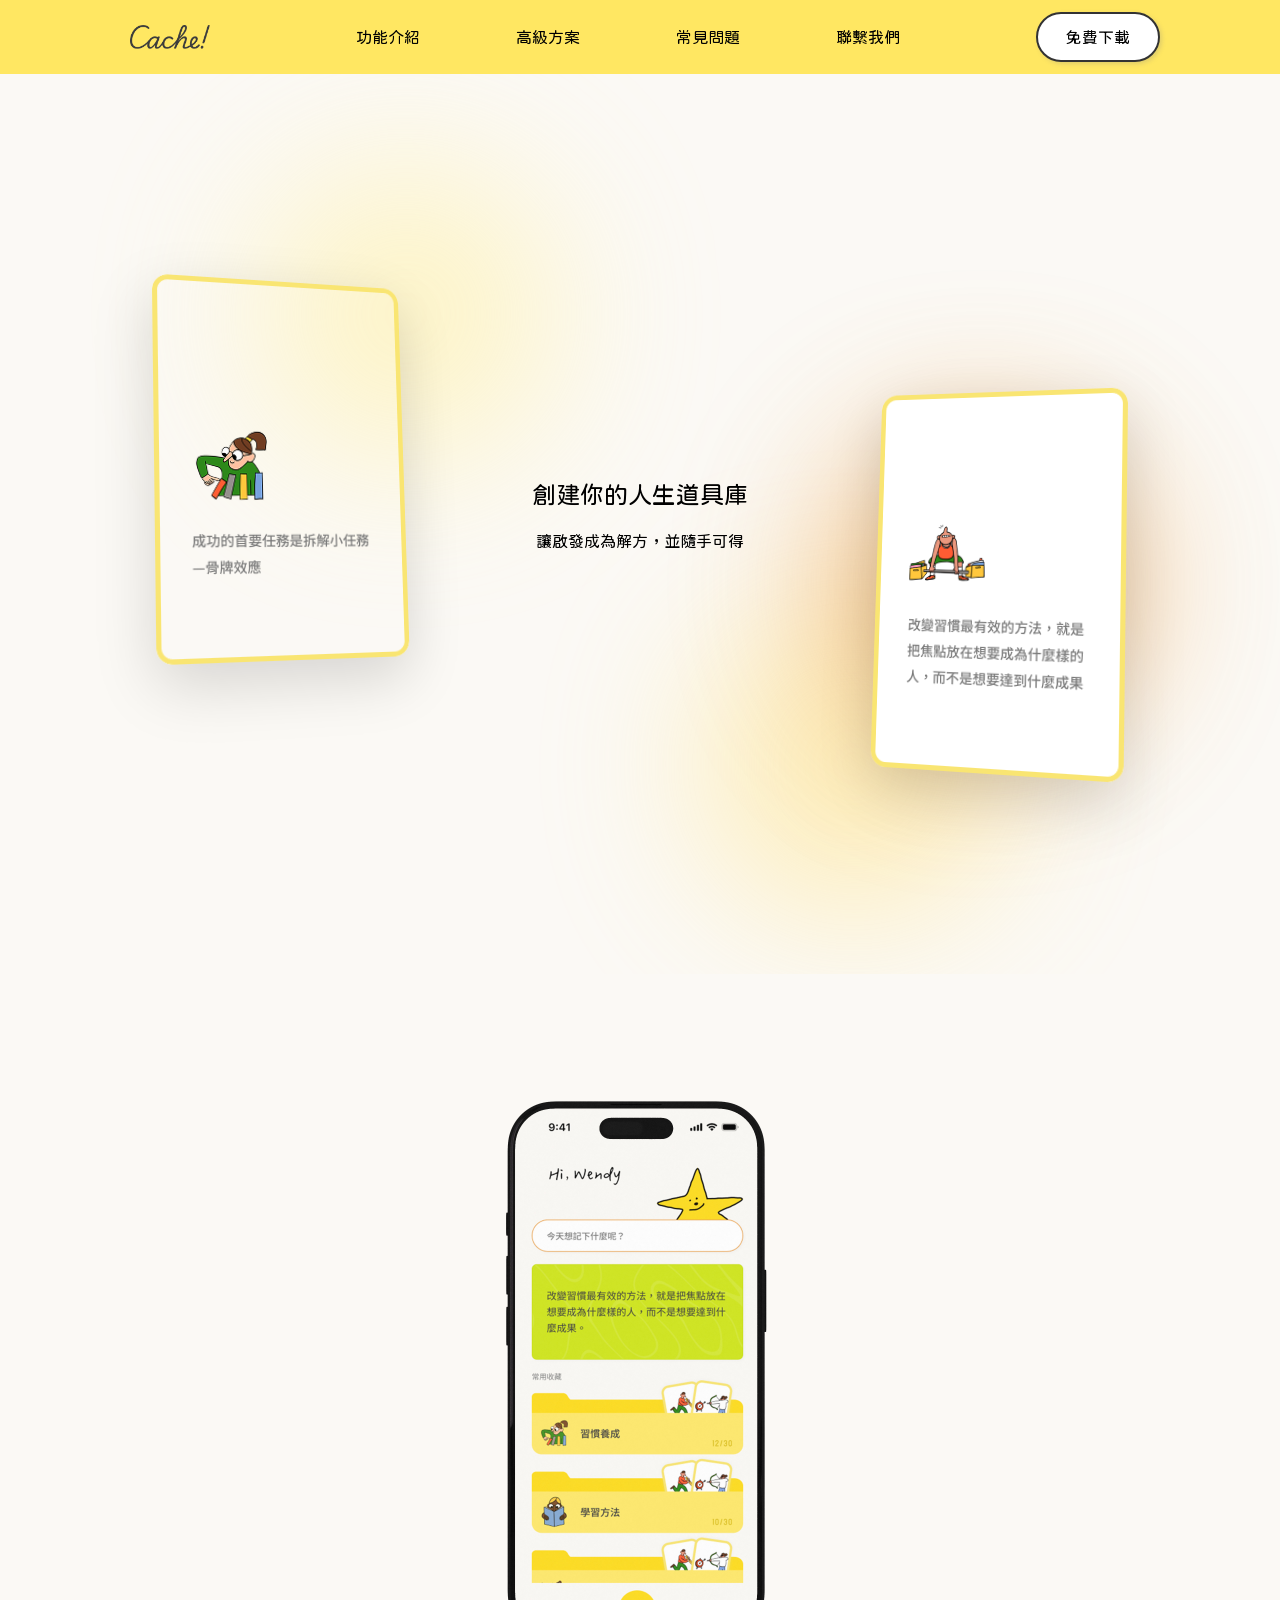
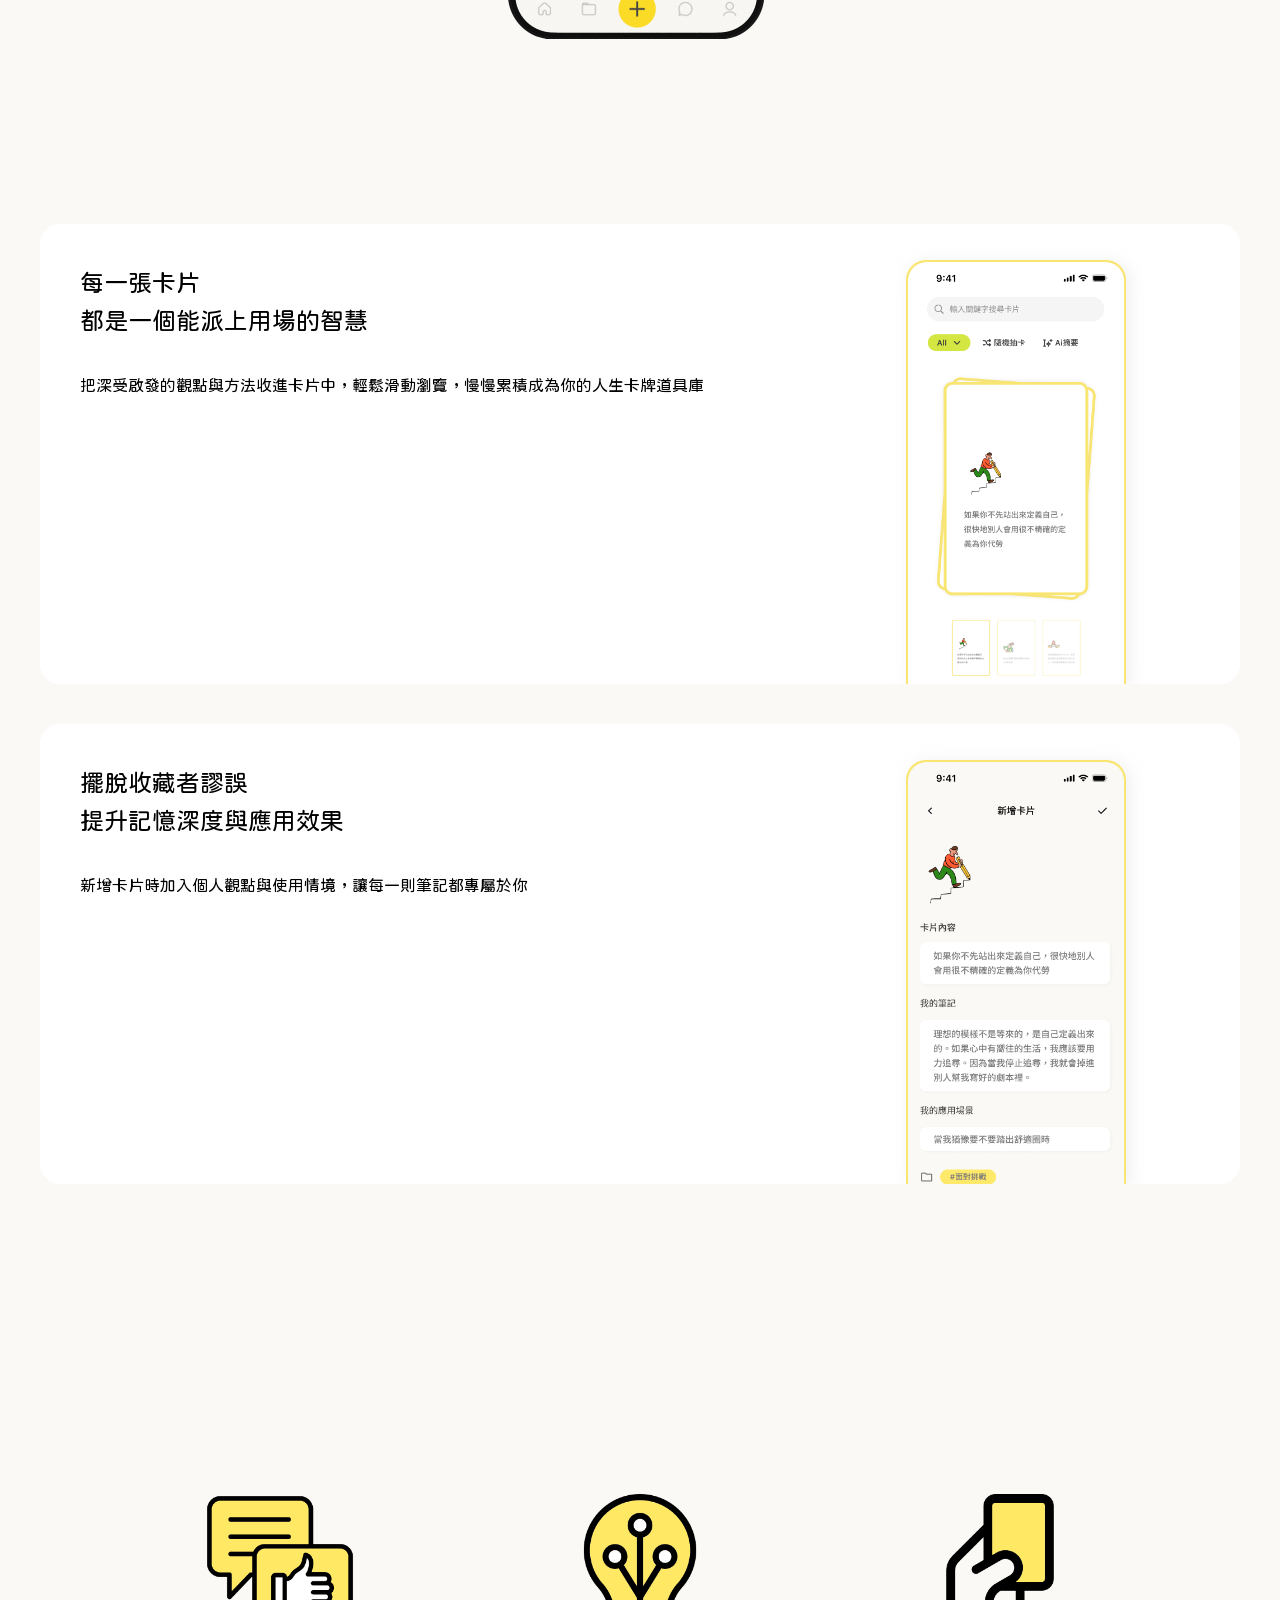
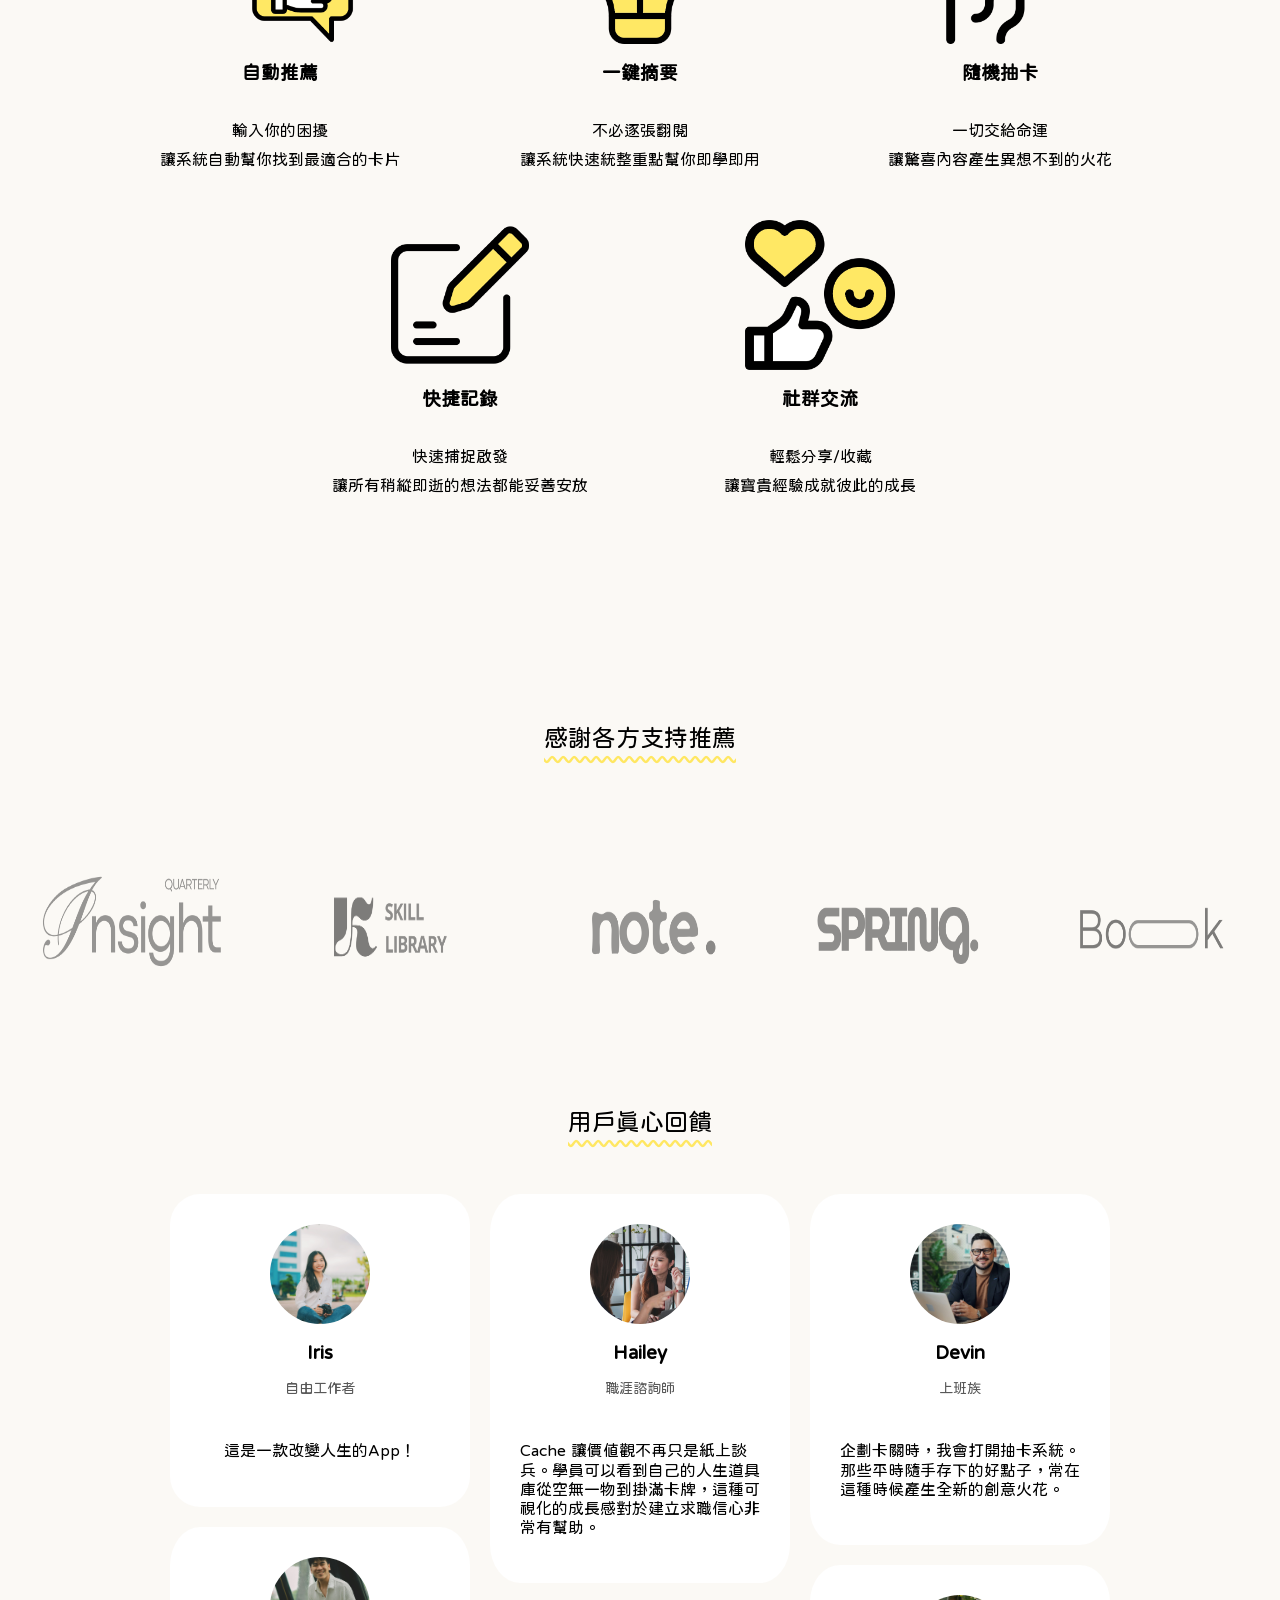
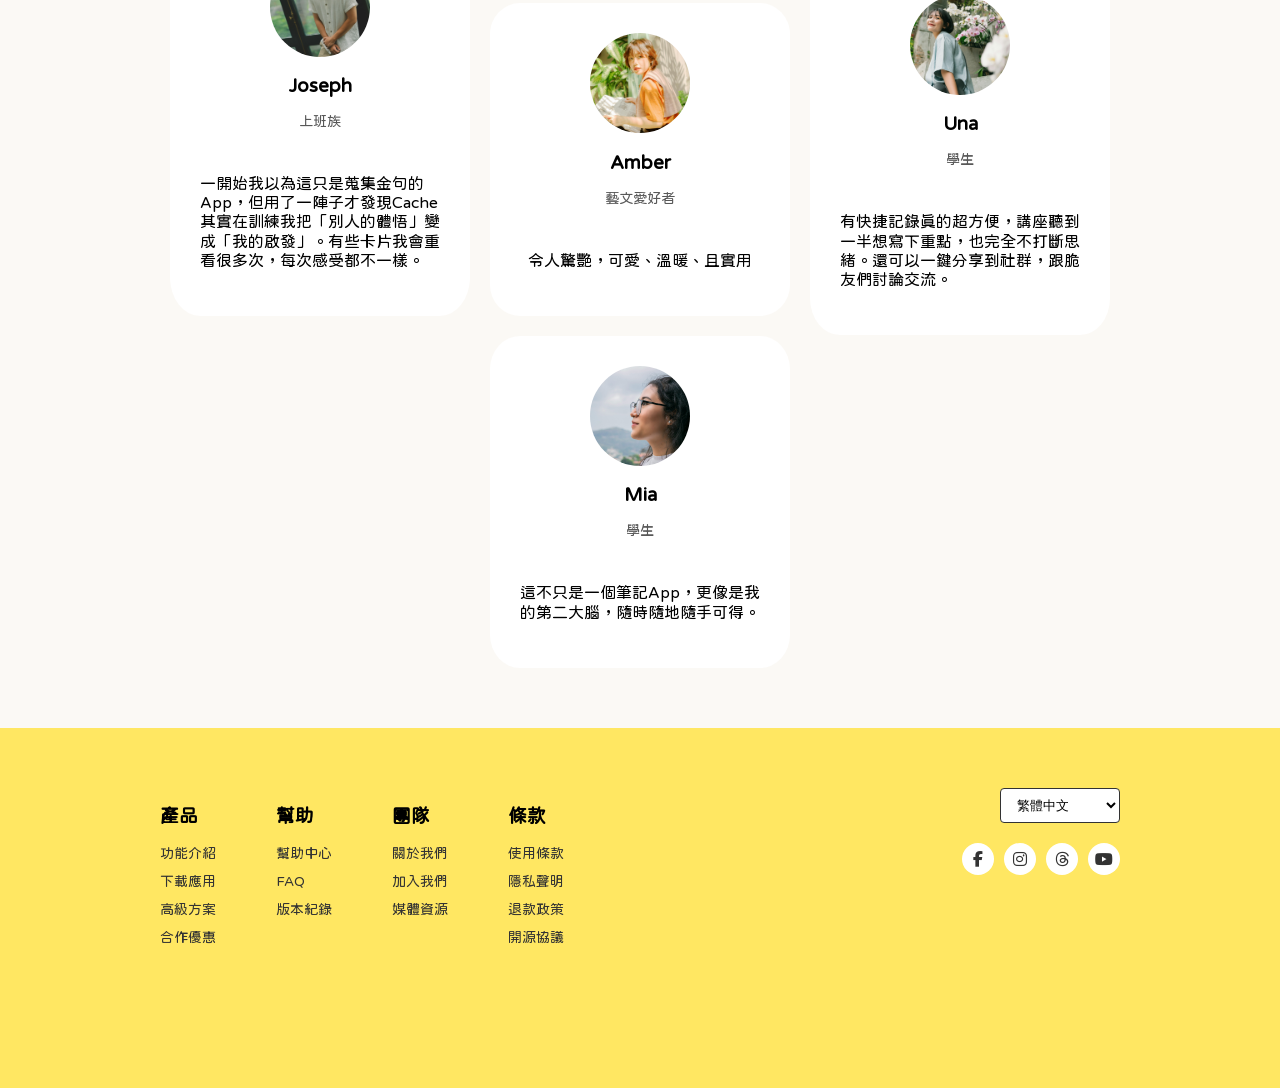
==== commit 0ad9525d: "Sections&Footer RWD更新" ====
--- a/cacheweb.html
+++ b/cacheweb.html
@@ -20,7 +20,10 @@
           ><img src="images/Logo.png" alt="Cache Logo-回首頁"
         /></a>
       </div>
-      <div class="menu-icon"><i class="fa-solid fa-bars"></i></div>
+      <input type="checkbox" id="menu-control" style="display: none;">
+      <label for="menu-control" class="menu-icon">
+        <i class="fa-solid fa-bars"></i>
+      </label>
       <nav class="navbar">
         <ul>
           <li><a href="">功能介紹</a></li>
@@ -43,23 +46,31 @@
       <div class="halo halo-2"></div>
       <div class="halo halo-3"></div>
       <div class="cards-container">
-      <div class="card-3d left">
-        <div class="card-inner">
-            <img src="./images/left-card.png" alt="左側卡片" class="card-image">
-        </div>
-      </div>
-      <div class="card-3d right">
-        <div class="card-inner">
-            <img src="./images/right-card.png" alt="右側卡片" class="card-image">
-        </div>
-      </div>
-</div>
+        <div class="card-3d left">
+          <div class="card-inner">
+            <img
+              src="./images/left-card.png"
+              alt="左側卡片"
+              class="card-image"
+            />
+          </div>
+        </div>
+        <div class="card-3d right">
+          <div class="card-inner">
+            <img
+              src="./images/right-card.png"
+              alt="右側卡片"
+              class="card-image"
+            />
+          </div>
+        </div>
+      </div>
     </section>
     <!-- Mockup -->
     <section class="Mockup">
-        <div class="hero-img">
-        <img src="./images/Mockup_02.png" alt="">
-        </div>
+      <div class="hero-img">
+        <img src="./images/Mockup_02.png" alt="" />
+      </div>
     </section>
     <!-- Function -->
     <section class="function">
@@ -71,16 +82,16 @@
           </p>
         </div>
         <div class="func-img">
-          <img src="./images/func-img01.png" alt="Mockup-File">
+          <img src="./images/func-img01.png" alt="Mockup-File" />
         </div>
       </div>
       <div class="func-card">
         <div class="func-text">
-          <h1>擺脫收藏者謬誤<br />提升記憶深度與實際應用效果</h1>
+          <h1>擺脫收藏者謬誤<br />提升記憶深度與應用效果</h1>
           <p>新增卡片時加入個人觀點與使用情境，讓每一則筆記都專屬於你</p>
         </div>
         <div class="func-img">
-          <img src="./images/func-img02.png" alt="Mockup-File">
+          <img src="./images/func-img02.png" alt="Mockup-File" />
         </div>
       </div>
     </section>
@@ -144,7 +155,7 @@
             <div class="card-info">
               <img class="user-photo" src="./images/user1.jpg" alt="" />
               <p class="Customers-Name">Iris</p>
-            <p class="Customers-Jobs">自由工作者</p>
+              <p class="Customers-Jobs">自由工作者</p>
             </div>
             <div class="card-body">
               <p>這是一款改變人生的App！</p>
@@ -154,7 +165,7 @@
             <div class="card-info">
               <img class="user-photo" src="./images/user2.jpg" alt="" />
               <p class="Customers-Name">Joseph</p>
-            <p class="Customers-Jobs">上班族</p>
+              <p class="Customers-Jobs">上班族</p>
             </div>
             <div class="card-body">
               <p>
@@ -169,17 +180,20 @@
             <div class="card-info">
               <img class="user-photo" src="./images/user3.jpg" alt="" />
               <p class="Customers-Name">Hailey</p>
-            <p class="Customers-Jobs">職涯諮詢師</p>
-            </div>
-            <div class="card-body">
-              <p>Cache 讓價值觀不再只是紙上談兵。學員可以看到自己的人生道具庫從空無一物到掛滿卡牌，這種可視化的成長感對於建立求職信心非常有幫助。</p>
+              <p class="Customers-Jobs">職涯諮詢師</p>
+            </div>
+            <div class="card-body">
+              <p>
+                Cache
+                讓價值觀不再只是紙上談兵。學員可以看到自己的人生道具庫從空無一物到掛滿卡牌，這種可視化的成長感對於建立求職信心非常有幫助。
+              </p>
             </div>
           </div>
           <div class="feedback-card">
             <div class="card-info">
               <img class="user-photo" src="./images/user4.jpg" alt="" />
               <p class="Customers-Name">Amber</p>
-            <p class="Customers-Jobs">藝文愛好者</p>
+              <p class="Customers-Jobs">藝文愛好者</p>
             </div>
             <div class="card-body">
               <p>令人驚艷，可愛、溫暖、且實用</p>
@@ -189,7 +203,7 @@
             <div class="card-info">
               <img class="user-photo" src="./images/user5.jpg" alt="" />
               <p class="Customers-Name">Mia</p>
-            <p class="Customers-Jobs">學生</p>
+              <p class="Customers-Jobs">學生</p>
             </div>
             <div class="card-body">
               <p>這不只是一個筆記App，更像是我的第二大腦，隨時隨地隨手可得。</p>
@@ -201,20 +215,24 @@
             <div class="card-info">
               <img class="user-photo" src="./images/user6.jpg" alt="" />
               <p class="Customers-Name">Devin</p>
-            <p class="Customers-Jobs">上班族</p>
-            </div>
-            <div class="card-body">
-              <p>企劃卡關時，我會打開抽卡系統。那些平時隨手存下的好點子，常在這種時候產生全新的創意火花。</p>
+              <p class="Customers-Jobs">上班族</p>
+            </div>
+            <div class="card-body">
+              <p>
+                企劃卡關時，我會打開抽卡系統。那些平時隨手存下的好點子，常在這種時候產生全新的創意火花。
+              </p>
             </div>
           </div>
           <div class="feedback-card">
             <div class="card-info">
               <img class="user-photo" src="./images/user7.jpg" alt="" />
               <p class="Customers-Name">Una</p>
-            <p class="Customers-Jobs">學生</p>
-            </div>
-            <div class="card-body">
-              <p>有快捷記錄真的超方便，講座聽到一半想寫下重點，也完全不打斷思緒。還可以一鍵分享到社群，跟脆友們討論交流。</p>
+              <p class="Customers-Jobs">學生</p>
+            </div>
+            <div class="card-body">
+              <p>
+                有快捷記錄真的超方便，講座聽到一半想寫下重點，也完全不打斷思緒。還可以一鍵分享到社群，跟脆友們討論交流。
+              </p>
             </div>
           </div>
         </div>
@@ -224,58 +242,66 @@
     <section class="cta"></section>
     <!-- Footer -->
     <footer class="footer">
-<div class="footer-container">
+      <div class="footer-container">
         <div class="footer-links">
-            <div class="footer-column">
-                <h3>產品</h3>
-                <ul>
-                    <li><a href="#">功能介紹</a></li>
-                    <li><a href="#">下載應用</a></li>
-                    <li><a href="#">高級方案</a></li>
-                    <li><a href="#">合作優惠</a></li>
-                </ul>
-            </div>
-            <div class="footer-column">
-                <h3>幫助</h3>
-                <ul>
-                    <li><a href="#">幫助中心</a></li>
-                    <li><a href="#">FAQ</a></li>
-                    <li><a href="#">版本更新歷史</a></li>
-                </ul>
-            </div>
-            <div class="footer-column">
-                <h3>團隊</h3>
-                <ul>
-                    <li><a href="#">關於我們</a></li>
-                    <li><a href="#">加入我們</a></li>
-                    <li><a href="#">媒體資源</a></li>
-                </ul>
-            </div>
-            <div class="footer-column">
-                <h3>條款</h3>
-                <ul>
-                    <li><a href="#">使用條款</a></li>
-                    <li><a href="#">隱私聲明</a></li>
-                    <li><a href="#">退款政策</a></li>
-                    <li><a href="#">開源協議</a></li>
-                </ul>
-            </div>
-            </div>
+          <div class="footer-column">
+            <h3>產品</h3>
+            <ul>
+              <li><a href="#">功能介紹</a></li>
+              <li><a href="#">下載應用</a></li>
+              <li><a href="#">高級方案</a></li>
+              <li><a href="#">合作優惠</a></li>
+            </ul>
+          </div>
+          <div class="footer-column">
+            <h3>幫助</h3>
+            <ul>
+              <li><a href="#">幫助中心</a></li>
+              <li><a href="#">FAQ</a></li>
+              <li><a href="#">版本紀錄</a></li>
+            </ul>
+          </div>
+          <div class="footer-column">
+            <h3>團隊</h3>
+            <ul>
+              <li><a href="#">關於我們</a></li>
+              <li><a href="#">加入我們</a></li>
+              <li><a href="#">媒體資源</a></li>
+            </ul>
+          </div>
+          <div class="footer-column">
+            <h3>條款</h3>
+            <ul>
+              <li><a href="#">使用條款</a></li>
+              <li><a href="#">隱私聲明</a></li>
+              <li><a href="#">退款政策</a></li>
+              <li><a href="#">開源協議</a></li>
+            </ul>
+          </div>
+        </div>
 
         <div class="footer-actions">
-            <select>
+          <select>
             <option>繁體中文</option>
             <option>English</option>
             <option>日本語</option>
-            </select>
-            <div class="social-icons">
-                <a href="#" class="icon Facebook-icon"><i class="fa-brands fa-facebook-f"></i></a> 
-                <a href="#" class="icon Instagram-icon"><i class="fa-brands fa-instagram"></i></a> 
-                <a href="#" class="icon Threads-icon"><i class="fa-brands fa-threads"></i></a> 
-                <a href="#" class="icon YouTube-icon"><i class="fa-brands fa-youtube"></i></a>
-            </div>
-        </div>
-    </div>
+          </select>
+          <div class="social-icons">
+            <a href="#" class="icon Facebook-icon"
+              ><i class="fa-brands fa-facebook-f"></i
+            ></a>
+            <a href="#" class="icon Instagram-icon"
+              ><i class="fa-brands fa-instagram"></i
+            ></a>
+            <a href="#" class="icon Threads-icon"
+              ><i class="fa-brands fa-threads"></i
+            ></a>
+            <a href="#" class="icon YouTube-icon"
+              ><i class="fa-brands fa-youtube"></i
+            ></a>
+          </div>
+        </div>
+      </div>
     </footer>
   </body>
 </html>
--- a/style/cacheweb.css
+++ b/style/cacheweb.css
@@ -1,6 +1,7 @@
-
 /* Reset */
-*, *::before, *::after {
+*,
+*::before,
+*::after {
   box-sizing: border-box;
 }
 
@@ -9,24 +10,26 @@
   background: none;
 }
 
-ul, ol {
+ul,
+ol {
   list-style: none;
 }
 
 img {
-  max-width: 100%; 
-  display: block;  
-}
-
-h1, h2 {
-  font-weight: normal; 
-  margin: 0; 
+  max-width: 100%;
+  display: block;
+}
+
+h1,
+h2 {
+  font-weight: normal;
+  margin: 0;
 }
 
 /* Global Styles */
 @font-face {
-  font-family: 'jf-openhuninn';
-  src: url(../fonts/jf-openhuninn-2.1.ttf) format('truetype');
+  font-family: "jf-openhuninn";
+  src: url(../fonts/jf-openhuninn-2.1.ttf) format("truetype");
   font-weight: normal;
   font-style: normal;
   font-display: swap;
@@ -41,7 +44,7 @@
 
 /* Header */
 .header {
-  background-color: #FFE762;
+  background-color: #ffe762;
   display: flex;
   justify-content: space-between;
   padding: 12px 120px;
@@ -78,7 +81,7 @@
   color: #000000;
 }
 
-.download-btn{
+.download-btn {
   display: flex;
   justify-content: center;
   align-items: center;
@@ -91,21 +94,20 @@
 }
 .menu-icon {
   display: none;
-
 }
 
 /* Hero */
-.hero{
+.hero {
   position: relative;
   height: 100vh;
   overflow: hidden;
   display: flex;
   justify-content: center;
   align-items: center;
-  background: #FBF9F5;
-}
-
-.hero-content{
+  background: #fbf9f5;
+}
+
+.hero-content {
   text-align: center;
   z-index: 10;
   display: flex;
@@ -113,20 +115,19 @@
   gap: 40px;
 }
 
-.hero-content img{
+.hero-content img {
   /* width: 800px; */
   height: auto;
   margin: auto;
 }
 
-.hero-text{
+.hero-text {
   display: flex;
   flex-direction: column;
   gap: 10px;
 }
 
-
-.halo{
+.halo {
   position: absolute;
   width: 300px;
   height: 300px;
@@ -137,20 +138,31 @@
   z-index: 1;
 }
 
-.halo-1 { background: #FFF1A8; top: 10%; left: 20%; }
-.halo-2 { background: #FFE58F; top: 60%; left: 55%; }
-.halo-3 { background: #E99432; top: 40%; left: 65%; }
-
-
-.hero-content:hover~ .halo {
-margin: 0;
-top: 50%;
-left: 50%;
-transform: translate(-50%, -50%) scale(0.7);
-opacity: 0.8;
-}
-
-.cards-container{
+.halo-1 {
+  background: #fff1a8;
+  top: 10%;
+  left: 20%;
+}
+.halo-2 {
+  background: #ffe58f;
+  top: 60%;
+  left: 55%;
+}
+.halo-3 {
+  background: #e99432;
+  top: 40%;
+  left: 65%;
+}
+
+.hero-content:hover ~ .halo {
+  margin: 0;
+  top: 50%;
+  left: 50%;
+  transform: translate(-50%, -50%) scale(0.7);
+  opacity: 0.8;
+}
+
+.cards-container {
   position: absolute;
   top: 0;
   left: 0;
@@ -165,90 +177,88 @@
 }
 
 .card-3d {
-    pointer-events: all;
-    width: auto;
-    height: auto;
-    perspective: 1000px;
-    cursor: pointer;
+  pointer-events: all;
+  width: auto;
+  height: auto;
+  perspective: 1000px;
+  cursor: pointer;
 }
 
 .card-inner {
-    width: auto;
-    height: auto;
-    position: relative;
-    transform-style: preserve-3d;
-    transition: transform 0.6s cubic-bezier(0.4, 0, 0.2, 1);
-}
-
+  width: auto;
+  height: auto;
+  position: relative;
+  transform-style: preserve-3d;
+  transition: transform 0.6s cubic-bezier(0.4, 0, 0.2, 1);
+}
 
 .card-3d.right .card-inner {
-    transform: translateY(56px) rotateY(-15deg) rotateX(5deg);
+  transform: translateY(56px) rotateY(-15deg) rotateX(5deg);
 }
 
 .card-3d.left .card-inner {
-    transform: translateY(-56px) rotateY(15deg) rotateX(5deg);
+  transform: translateY(-56px) rotateY(15deg) rotateX(5deg);
 }
 
 .card-image {
-    width: auto;
-    height: auto;
-    max-width: 100%;
-    object-fit: contain;
-    display: block;
-    box-shadow: 0 20px 60px rgba(0, 0, 0, 0.15);
-    border-radius: 16px;
-}
-
+  width: auto;
+  height: auto;
+  max-width: 100%;
+  object-fit: contain;
+  display: block;
+  box-shadow: 0 20px 60px rgba(0, 0, 0, 0.15);
+  border-radius: 16px;
+}
 
 .card-3d.right:hover .card-inner {
-    transform: translateY(56px) rotateY(0deg) rotateX(0deg) translateZ(20px);
+  transform: translateY(56px) rotateY(0deg) rotateX(0deg) translateZ(20px);
 }
 
 .card-3d.left:hover .card-inner {
-    transform: translateY(-56px) rotateY(0deg) rotateX(0deg) translateZ(20px);
+  transform: translateY(-56px) rotateY(0deg) rotateX(0deg) translateZ(20px);
 }
 /* Mockup */
-.Mockup{
-  background: #FBF9F5;
-}
-.hero-img{
+.Mockup {
+  background: #fbf9f5;
+}
+.hero-img {
   width: 1000px;
   margin: auto;
 }
 /* Function */
-.function{
+.function {
   padding: 100px 0;
-  background: #FBF9F5;
+  background: #fbf9f5;
   display: flex;
   flex-direction: column;
   align-items: center;
   gap: 40px;
 }
-.func-card{
+.func-card {
   max-width: 1200px;
   width: 100%;
   height: 460px;
   background-color: #ffffff;
   border-radius: 20px;
-  padding:0;
-  display: flex;
-}
-
-.func-img{
-  height:100%;
+  padding: 0;
+  display: flex;
+}
+
+.func-img {
+  height: 100%;
   display: flex;
   justify-content: center;
   align-items: flex-start;
   padding-top: 36px;
   overflow: hidden;
-  flex: 2
+  flex: 2;
 }
 
 .func-img img {
   max-width: 100%;
   max-height: 100%;
   object-fit: contain;
-  filter: drop-shadow( 4px 2px 8px rgba(224, 224, 224, 0.5));
+  filter: drop-shadow(4px 2px 8px rgba(224, 224, 224, 0.5));
 }
 
 .func-text {
@@ -256,67 +266,66 @@
   flex-direction: column;
   gap: 20px;
   padding: 40px;
-  flex: 3
-}
-
-.func-text h1{
+  flex: 3;
+}
+
+.func-text h1 {
   line-height: 160%;
 }
 
 /* Feature */
-.feature{
+.feature {
   padding: 160px 0;
-  background: #FBF9F5;
-}
-
-.feat-container{
+  background: #fbf9f5;
+}
+
+.feat-container {
   width: 95%;
   max-width: 1200px;
   display: flex;
   justify-content: center;
-  flex-wrap:wrap;
+  flex-wrap: wrap;
   gap: 30px;
   padding: 50px;
   margin: auto;
-  
-}
-.feat-item{
+}
+.feat-item {
   width: 30%;
   display: flex;
-  flex-direction:column;
+  flex-direction: column;
   justify-content: center;
   align-items: center;
   text-align: center;
 }
 
-.feat-item p{
+.feat-item p {
   line-height: 180%;
 }
 
-.feat-item img{
+.feat-item img {
   width: 100%;
   max-width: 150px;
 }
 
 /* Recommend */
-.recommend{
-  background: #FBF9F5;
+.recommend {
+  background: #fbf9f5;
   text-align: center;
 }
 
-.recommend h1{
-  text-decoration: underline wavy #FFE762;
+.recommend h1 {
+  text-decoration: underline wavy #ffe762;
   text-underline-offset: 10px;
 }
 
-.logo-container{
+.logo-container {
   display: flex;
   justify-content: space-around;
   align-items: center;
   flex-wrap: nowrap;
 }
 
-.logo-container img{
+.logo-container img {
   height: 360px;
   width: auto;
   flex-shrink: 0;
@@ -324,28 +333,28 @@
   transition: 0.3s;
 }
 
-.logo-container img:hover{
+.logo-container img:hover {
   opacity: 1;
 }
 
 /* Feebacks */
-.feedbacks{
-  background: #FBF9F5;
+.feedbacks {
+  background: #fbf9f5;
   text-align: center;
 }
 
-.feedbacks h1{
-  text-decoration: underline wavy #FFE762;
+.feedbacks h1 {
+  text-decoration: underline wavy #ffe762;
   text-underline-offset: 10px;
 }
 
-.feedback-container{
+.feedback-container {
   display: flex;
   gap: 20px;
   justify-content: center;
-  padding: 60px ;
-}
-.feedback-row{
+  padding: 60px;
+}
+.feedback-row {
   display: flex;
   flex-direction: column;
   gap: 20px;
@@ -379,59 +388,61 @@
   margin-bottom: 10px;
   text-align: center;
 }
-.card-body p{
+.card-body p {
   line-height: 120%;
   text-align: start;
 }
 
 /* Footer */
-.footer{
+.footer {
   width: 100%;
   height: 360px;
-  background-color: #FFE762;
+  background-color: #ffe762;
 }
 
 .footer-column ul {
-    list-style: none;
-    padding: 0;
-    margin: 0;
+  list-style: none;
+  padding: 0;
+  margin: 0;
 }
 
 .footer-column li {
-    margin-bottom: 12px;
+  margin-bottom: 12px;
 }
 
 .footer-column a {
-    text-decoration: none;
-    color: #333333;
-    font-size: 14px;
-}
-
-.footer-column a:hover { color: #6e6e6e; }
+  text-decoration: none;
+  color: #333333;
+  font-size: 14px;
+}
+
+.footer-column a:hover {
+  color: #6e6e6e;
+}
 
 .footer-container {
-    display: flex;
-    justify-content: space-between;
-    max-width: 1000px;
-    padding: 60px 20px;
-    margin: 0 auto;
-    gap: 60px;
+  display: flex;
+  justify-content: space-between;
+  max-width: 1000px;
+  padding: 60px 20px;
+  margin: 0 auto;
+  gap: 60px;
 }
 
 .footer-links {
-    display: flex;
-    gap: 60px;
+  display: flex;
+  gap: 60px;
 }
 
 .footer-actions {
-    display: flex;
-    flex-direction: column;
-    align-items: flex-end;
-    justify-content: flex-start;
-    gap: 20px;
-}
-
-.footer-actions select{
+  display: flex;
+  flex-direction: column;
+  align-items: flex-end;
+  justify-content: flex-start;
+  gap: 20px;
+}
+
+.footer-actions select {
   padding: 8px 12px;
   border-radius: 4px;
   border: 1px solid #333333;
@@ -440,29 +451,29 @@
 }
 
 .social-icons {
-    display: flex;
-    gap: 10px;
+  display: flex;
+  gap: 10px;
 }
 
 .icon {
-    width: 32px;
-    height: 32px;
-    border-radius: 50%; 
-    background-color: #ffffff; 
-    display: flex;
-    justify-content:center ;
-    align-items: center;
-    text-decoration: none;
-    color: #eb8919;
-    transition: transform 0.2s;
+  width: 32px;
+  height: 32px;
+  border-radius: 50%;
+  background-color: #ffffff;
+  display: flex;
+  justify-content: center;
+  align-items: center;
+  text-decoration: none;
+  color: #333333;
+  transition: transform 0.2s;
 }
 
 .icon:hover {
-    transform: scale(1.1);
+  transform: scale(1.1);
 }
 
 /* 手機版 */
-@media screen and (max-width: 500px)  {
+@media screen and (max-width: 500px) {
   /* Header 手機 */
   .header {
     padding: 20px;
@@ -479,29 +490,240 @@
     align-items: center;
   }
 
-  .download-btn{
-  display: none;
-}
-
-.logo{
-  width: 60px;
-  padding: 0;
-}
+#menu-control:checked ~ .navbar {
+  right: 0;
+}
+
+.navbar {
+  position: fixed;
+  top: 0;
+  right: -100%;
+  width: 100%;
+  height: 100vh;
+  background-color: #ffe762;
+  z-index: 999;
+  transition: 0.5s;
+  display: block; 
+}
+
+
+#menu-control:checked + .menu-icon {
+  position: fixed;
+  top: 20px;
+  right: 20px;
+  z-index: 1000;
+}
+
+
+  
+  .download-btn {
+    display: none;
+  }
+
+  .logo {
+    width: 60px;
+    padding: 0;
+  }
   /* Hero */
-  .hero{
-    padding:80px 20px
-  }
+.hero {
+    height: auto;
+    padding: 100px 20px 60px 20px;
+    display: flex;
+    flex-direction: column;
+    justify-content: flex-start;
+  }
+
+  .hero-text h1 {
+    font-size: 28px;
+  }
+
+  .cards-container {
+    position: relative;
+    width: 100%;
+    height: auto;
+    padding: 40px 0;
+    order: 2;
+    justify-content: space-around;
+  }
+
+  .card-3d {
+    width: 50%;
+  }
+
+  .card-3d.left .card-inner, .card-3d.right .card-inner {
+    transform: rotateY(0deg) rotateX(0deg) translateY(0);
+  }
+
+  .halo {
+    z-index: 0; 
+    width: 150px;
+    height: 150px;
+    filter: blur(40px);
+    opacity: 0.3;
+  }
+
+  .halo-1 { top: 0%; left: -10%; }
+  .halo-2 { top: 50%; left: 80%; }
+  .halo-3 { top: 80%; left: -20%; }
+
+  .cards-container {
+    z-index: 10;
+    position: relative; 
+  }
+
+  /* Function 手機 */
+  .function {
+    padding: 40px 0px;
+  }
+  .func-card {
+    flex-direction: column;
+    height: auto;
+    width: 80%;
+    margin: 0 auto;
+  }
+
+  .func-img,
+  .func-text {
+    width: 100%;
+    flex: none;
+    padding-top: 0;
+  }
+
+  .func-img img {
+    width: 32%;
+    margin: 0 auto;
+  }
+  .func-text {
+    padding: 24px;
+  }
+  .func-text h1 {
+    font-size: 20px;
+  }
+
+  .func-text p {
+    font-size: 0.75rem;
+    line-height: 160%;
+  }
+
   /* Features 手機 */
+
+  .feature {
+    padding: 10px;
+  }
   .feat-container {
+    display: flex;
+    justify-content: center;
+    flex-wrap: wrap;
+    gap: 12px;
     padding: 20px;
+    margin: 0;
   }
 
   .feat-item {
+    width: 45%;
+    background: #ffffff;
+    border-radius: 12px;
+    padding: 15px;
+    margin-bottom: 0;
+  }
+    .feat-item img {
+    width: 40px;
+  }
+    .feat-item h3 {
+    font-size: 14px; 
+    margin-bottom: 5px;
+  }
+
+  .feat-item p {
+    font-size: 12px; 
+    line-height: 1.4;
+  }
+
+  /* Recommend */
+  .recommend {
+    padding: 60px 0;
+  }
+  .logo-container {
+    flex-wrap: wrap;
+    overflow-x: auto;
+    -webkit-overflow-scrolling: touch;
+    justify-content: center;
+    align-items: center;
+    padding-top: 20px;
+  }
+
+  .logo-container a {
+    width: 100px;
+    height: 60px;
+    overflow: hidden;
+    display: flex;
+    justify-content: center;
+  }
+
+  .logo-container img {
     width: 100%;
-    margin-bottom: 40px;
-  }
-/* Mockup 暫時關閉 */
-  .Mockup{
+    height: 100%;
+    object-fit: cover;
+    opacity: 1;
+  }
+
+  .recommend h1 {
+    font-size: 20px;
+  }
+
+  /* Feedback */
+  .feedback-container {
+    flex-wrap: nowrap;
+    overflow-x: auto;
+    justify-content: flex-start;
+  }
+
+  .feedback-row {
+    display: flex;
+    flex-direction: row;
+    flex-shrink: 0;
+  }
+
+  .feedback-card {
+    width: 280px;
+    flex-shrink: 0;
+    margin-right: 15px;
+  }
+
+  .footer-container {
+    max-width: 500px;
+  }
+
+  .feedbacks h1 {
+    font-size: 20px;
+  }
+  /* Footer */
+  .footer {
+    height: auto;
+    padding: 40px 20px;
+  }
+
+  .footer-container {
+    flex-direction: column;
+    gap: 40px;
+    align-items: flex-start;
+  }
+
+  .footer-links {
+    flex-wrap: wrap;
+    gap: 60px;
+  }
+
+  .footer-column {
+    width: 20%;
+  }
+
+  .footer-actions {
+    align-items: flex-start;
+    width: 100%;
+  }
+  /* Mockup 暫時關閉 */
+  .Mockup {
     display: none;
   }
-}+}
